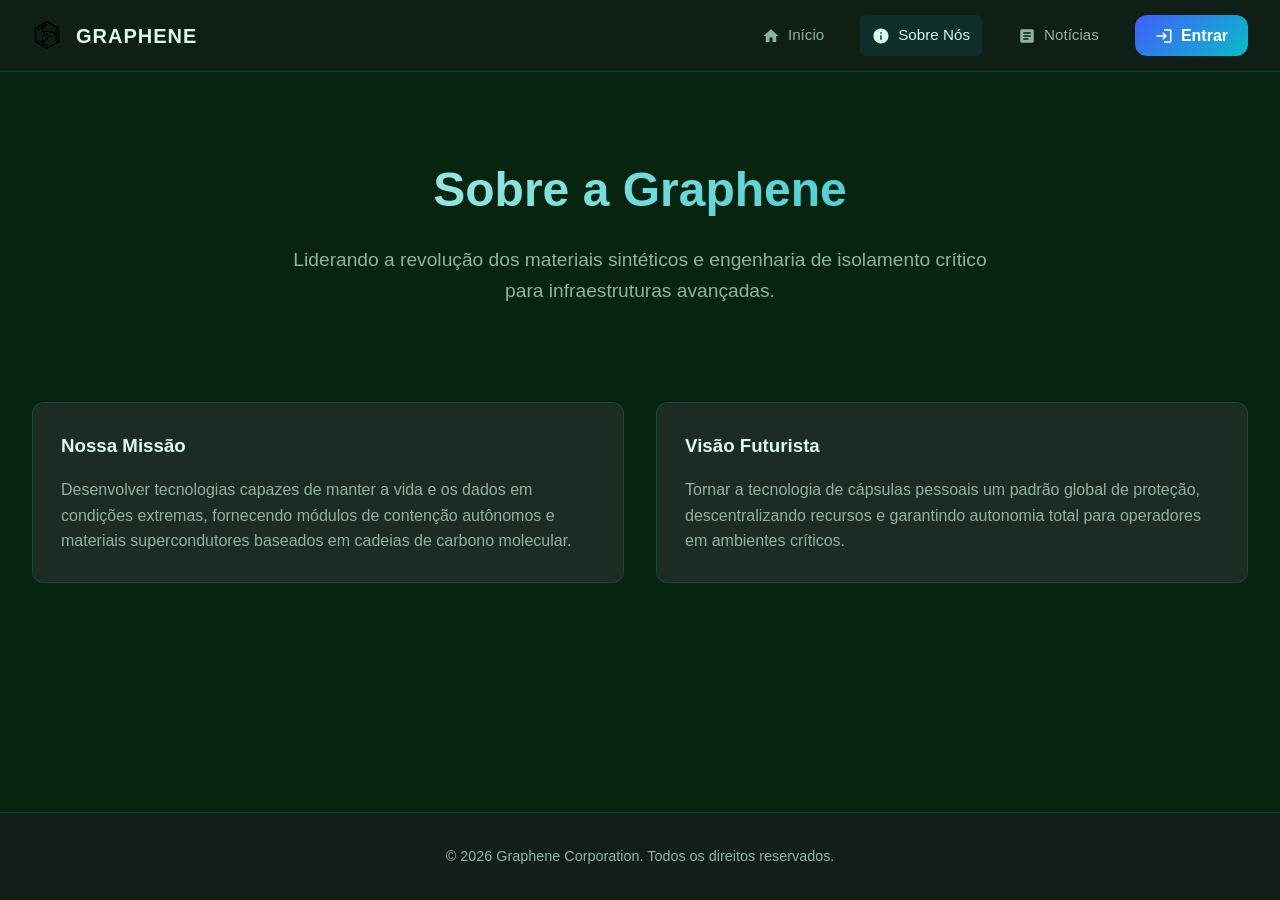
==== about.html @ 94b123d0 "rework" ====
<!DOCTYPE html>
<html lang="pt-BR">
<head>
  <meta charset="UTF-8">
  <meta name="viewport" content="width=device-width, initial-scale=1.0">
  <title>Sobre Nós - Graphene</title>
  <link rel="stylesheet" href="css/main.css">
</head>
<body>

  <header class="arka-header">
    <a href="index.html" class="brand-logo">
      <img src="logo.svg" alt="Graphene Logo">
      <span>GRAPHENE</span>
    </a>
    <nav>
      <ul class="nav-menu">
        <li>
          <a href="index.html" class="nav-link">
            <svg class="nav-icon" viewBox="0 0 24 24"><path d="M10 20v-6h4v6h5v-8h3L12 3 2 12h3v8z"/></svg>
            <span>Início</span>
          </a>
        </li>
        <li>
          <a href="about.html" class="nav-link active">
            <svg class="nav-icon" viewBox="0 0 24 24"><path d="M12 2C6.48 2 2 6.48 2 12s4.48 10 10 10 10-4.48 10-10S17.52 2 12 2zm1 15h-2v-6h2v6zm0-8h-2V7h2v2z"/></svg>
            <span>Sobre Nós</span>
          </a>
        </li>
        <li>
          <a href="news.html" class="nav-link">
            <svg class="nav-icon" viewBox="0 0 24 24"><path d="M19 3H5c-1.1 0-2 .9-2 2v14c0 1.1.9 2 2 2h14c1.1 0 2-.9 2-2V5c0-1.1-.9-2-2-2zm-5 14H7v-2h7v2zm3-4H7v-2h10v2zm0-4H7V7h10v2z"/></svg>
            <span>Notícias</span>
          </a>
        </li>
        <li id="authNavItem">
          <a href="login.html" class="btn-login-nav">
            <svg class="nav-icon" viewBox="0 0 24 24"><path d="M11 7L9.6 8.4l2.6 2.6H2v2h10.2l-2.6 2.6L11 17l5-5-5-5zm9 12h-8v2h8c1.1 0 2-.9 2-2V5c0-1.1-.9-2-2-2h-8v2h8v14z"/></svg>
            <span>Entrar</span>
          </a>
        </li>
      </ul>
    </nav>
  </header>

  <main class="main-content">
    <section class="hero-section">
      <h1 class="hero-title">Sobre a Graphene</h1>
      <p class="hero-subtitle">Liderando a revolução dos materiais sintéticos e engenharia de isolamento crítico para infraestruturas avançadas.</p>
    </section>

    <div class="grid-2">
      <div class="card">
        <h3>Nossa Missão</h3>
        <p style="color: var(--text-muted); margin-top: 1rem;">
          Desenvolver tecnologias capazes de manter a vida e os dados em condições extremas, fornecendo módulos de contenção autônomos e materiais supercondutores baseados em cadeias de carbono molecular.
        </p>
      </div>
      <div class="card">
        <h3>Visão Futurista</h3>
        <p style="color: var(--text-muted); margin-top: 1rem;">
          Tornar a tecnologia de cápsulas pessoais um padrão global de proteção, descentralizando recursos e garantindo autonomia total para operadores em ambientes críticos.
        </p>
      </div>
    </div>
  </main>

  <footer>
    <p>&copy; 2026 Graphene Corporation. Todos os direitos reservados.</p>
  </footer>

  <script src="js/auth.js"></script>
</body>
</html>
---- css/main.css ----
:root {
  --bg-dark: #07240f;
  --surface-dark: #121f18;
  --surface-card: #1c2b23;
  --surface-indigo: #3b3664;
  --primary-blue: #405ffa;
  --accent-cyan: #09bbc8;
  --text-main: #d9fced;
  --text-muted: #8eb3a2;
  --border-color: rgba(9, 187, 200, 0.2);
  --border-active: #09bbc8;
  --radius-sm: 6px;
  --radius-md: 12px;
  --radius-lg: 20px;
  --shadow-glow: 0 0 20px rgba(64, 95, 250, 0.25);
  --header-height: 72px;
}

* {
  box-sizing: border-box;
  margin: 0;
  padding: 0;
}

body {
  background-color: var(--bg-dark);
  color: var(--text-main);
  font-family: -apple-system, BlinkMacSystemFont, "Segoe UI", Roboto, Oxygen, Ubuntu, Cantarell, sans-serif;
  line-height: 1.6;
  min-height: 100vh;
  display: flex;
  flex-direction: column;
}

a {
  color: inherit;
  text-decoration: none;
}

button {
  cursor: pointer;
  border: none;
  background: none;
  font-family: inherit;
}

/* Header & Navigation */
.arka-header {
  height: var(--header-height);
  background: rgba(18, 31, 24, 0.85);
  backdrop-filter: blur(12px);
  border-bottom: 1px solid var(--border-color);
  position: fixed;
  top: 0;
  left: 0;
  right: 0;
  z-index: 1000;
  display: flex;
  align-items: center;
  justify-content: space-between;
  padding: 0 2rem;
}

.brand-logo {
  display: flex;
  align-items: center;
  gap: 0.75rem;
  font-weight: 700;
  font-size: 1.25rem;
  letter-spacing: 1px;
}

.brand-logo img {
  height: 32px;
  width: auto;
}

.nav-menu {
  display: flex;
  align-items: center;
  gap: 1.5rem;
  list-style: none;
}

.nav-link {
  color: var(--text-muted);
  font-size: 0.95rem;
  font-weight: 500;
  transition: all 0.2s ease;
  display: flex;
  align-items: center;
  gap: 0.5rem;
  padding: 0.5rem 0.75rem;
  border-radius: var(--radius-sm);
}

.nav-link:hover, .nav-link.active {
  color: var(--text-main);
  background: rgba(9, 187, 200, 0.1);
}

.nav-icon {
  width: 18px;
  height: 18px;
  fill: currentColor;
}

.btn-login-nav {
  background: linear-gradient(135deg, var(--primary-blue), var(--accent-cyan));
  color: #fff;
  padding: 0.5rem 1.25rem;
  border-radius: var(--radius-md);
  font-weight: 600;
  display: flex;
  align-items: center;
  gap: 0.5rem;
  transition: opacity 0.2s ease;
}

.btn-login-nav:hover {
  opacity: 0.9;
}

/* Layout Padding Fix for Index and Other Pages */
main.main-content {
  margin-top: calc(var(--header-height) + 2rem);
  flex: 1;
  padding: 0 2rem 4rem 2rem;
  max-width: 1280px;
  width: 100%;
  margin-left: auto;
  margin-right: auto;
}

/* Cards & Grid Architecture */
.grid-2 {
  display: grid;
  grid-template-columns: repeat(2, 1fr);
  gap: 2rem;
}

.grid-3 {
  display: grid;
  grid-template-columns: repeat(3, 1fr);
  gap: 1.5rem;
}

.card {
  background: var(--surface-card);
  border: 1px solid var(--border-color);
  border-radius: var(--radius-md);
  padding: 1.75rem;
  transition: transform 0.2s ease, border-color 0.2s ease;
}

.card:hover {
  border-color: var(--border-active);
}

.card-indigo {
  background: var(--surface-indigo);
  border: 1px solid rgba(255, 255, 255, 0.1);
}

/* Hero Section */
.hero-section {
  text-align: center;
  padding: 3rem 1rem 4rem 1rem;
}

.hero-title {
  font-size: 3rem;
  font-weight: 800;
  margin-bottom: 1rem;
  background: linear-gradient(135deg, var(--text-main), var(--accent-cyan));
  -webkit-background-clip: text;
  -webkit-text-fill-color: transparent;
}

.hero-subtitle {
  font-size: 1.2rem;
  color: var(--text-muted);
  max-width: 700px;
  margin: 0 auto 2rem auto;
}

/* Section Titles */
.section-header {
  margin: 3rem 0 1.5rem 0;
  display: flex;
  align-items: center;
  gap: 0.75rem;
}

.section-title {
  font-size: 1.75rem;
  font-weight: 700;
}

/* Dashboard Tabs & Specs */
.tabs-container {
  margin-bottom: 2rem;
}

.tabs-header {
  display: flex;
  gap: 1rem;
  border-bottom: 1px solid var(--border-color);
  padding-bottom: 0.5rem;
  overflow-x: auto;
}

.tab-btn {
  color: var(--text-muted);
  padding: 0.75rem 1.25rem;
  font-size: 1rem;
  font-weight: 600;
  border-radius: var(--radius-sm);
  display: flex;
  align-items: center;
  gap: 0.5rem;
  transition: all 0.2s ease;
  white-space: nowrap;
}

.tab-btn.active {
  color: var(--text-main);
  background: var(--primary-blue);
}

.tab-content {
  display: none;
  padding-top: 1.5rem;
}

.tab-content.active {
  display: block;
}

.capsule-hero-card {
  display: grid;
  grid-template-columns: 300px 1fr;
  gap: 2rem;
  background: var(--surface-indigo);
  border-radius: var(--radius-lg);
  padding: 2rem;
  border: 1px solid var(--accent-cyan);
  margin-bottom: 2rem;
}

.capsule-image-holder {
  background: rgba(7, 36, 15, 0.6);
  border-radius: var(--radius-md);
  display: flex;
  align-items: center;
  justify-content: center;
  padding: 2rem;
  border: 1px dashed var(--border-color);
}

.capsule-image-holder svg {
  width: 120px;
  height: 120px;
  fill: var(--accent-cyan);
}

.spec-badge {
  display: inline-flex;
  align-items: center;
  gap: 0.4rem;
  padding: 0.25rem 0.75rem;
  background: rgba(9, 187, 200, 0.15);
  color: var(--accent-cyan);
  border-radius: 20px;
  font-size: 0.85rem;
  font-weight: 600;
  margin-bottom: 1rem;
}

.spec-grid {
  display: grid;
  grid-template-columns: repeat(3, 1fr);
  gap: 1rem;
  margin-top: 1.5rem;
}

.spec-box {
  background: rgba(7, 36, 15, 0.4);
  padding: 1rem;
  border-radius: var(--radius-sm);
  border: 1px solid rgba(255,255,255,0.05);
}

.spec-label {
  font-size: 0.8rem;
  color: var(--text-muted);
  display: block;
}

.spec-value {
  font-size: 1.1rem;
  font-weight: 700;
  color: var(--text-main);
  margin-top: 0.25rem;
}

/* User Profile Section */
.user-profile-card {
  margin-top: 2rem;
  border-top: 1px solid var(--border-color);
  padding-top: 2rem;
}

.btn-logout {
  background: rgba(220, 53, 69, 0.2);
  color: #ff6b6b;
  border: 1px solid rgba(220, 53, 69, 0.4);
  padding: 0.6rem 1.25rem;
  border-radius: var(--radius-sm);
  font-weight: 600;
  display: flex;
  align-items: center;
  gap: 0.5rem;
  margin-top: 1.5rem;
  transition: background 0.2s ease;
}

.btn-logout:hover {
  background: rgba(220, 53, 69, 0.4);
}

/* Footer */
footer {
  background: var(--surface-dark);
  border-top: 1px solid var(--border-color);
  padding: 2rem;
  text-align: center;
  color: var(--text-muted);
  font-size: 0.9rem;
  margin-top: auto;
}

/* Responsive adjustments */
@media (max-width: 900px) {
  .grid-2, .grid-3 {
    grid-template-columns: 1fr;
  }
  .capsule-hero-card {
    grid-template-columns: 1fr;
  }
  .spec-grid {
    grid-template-columns: 1fr 1fr;
  }
  .arka-header {
    padding: 0 1rem;
  }
  .nav-menu {
    gap: 0.5rem;
  }
  .nav-link span {
    display: none;
  }
  .hero-title {
    font-size: 2rem;
  }
}
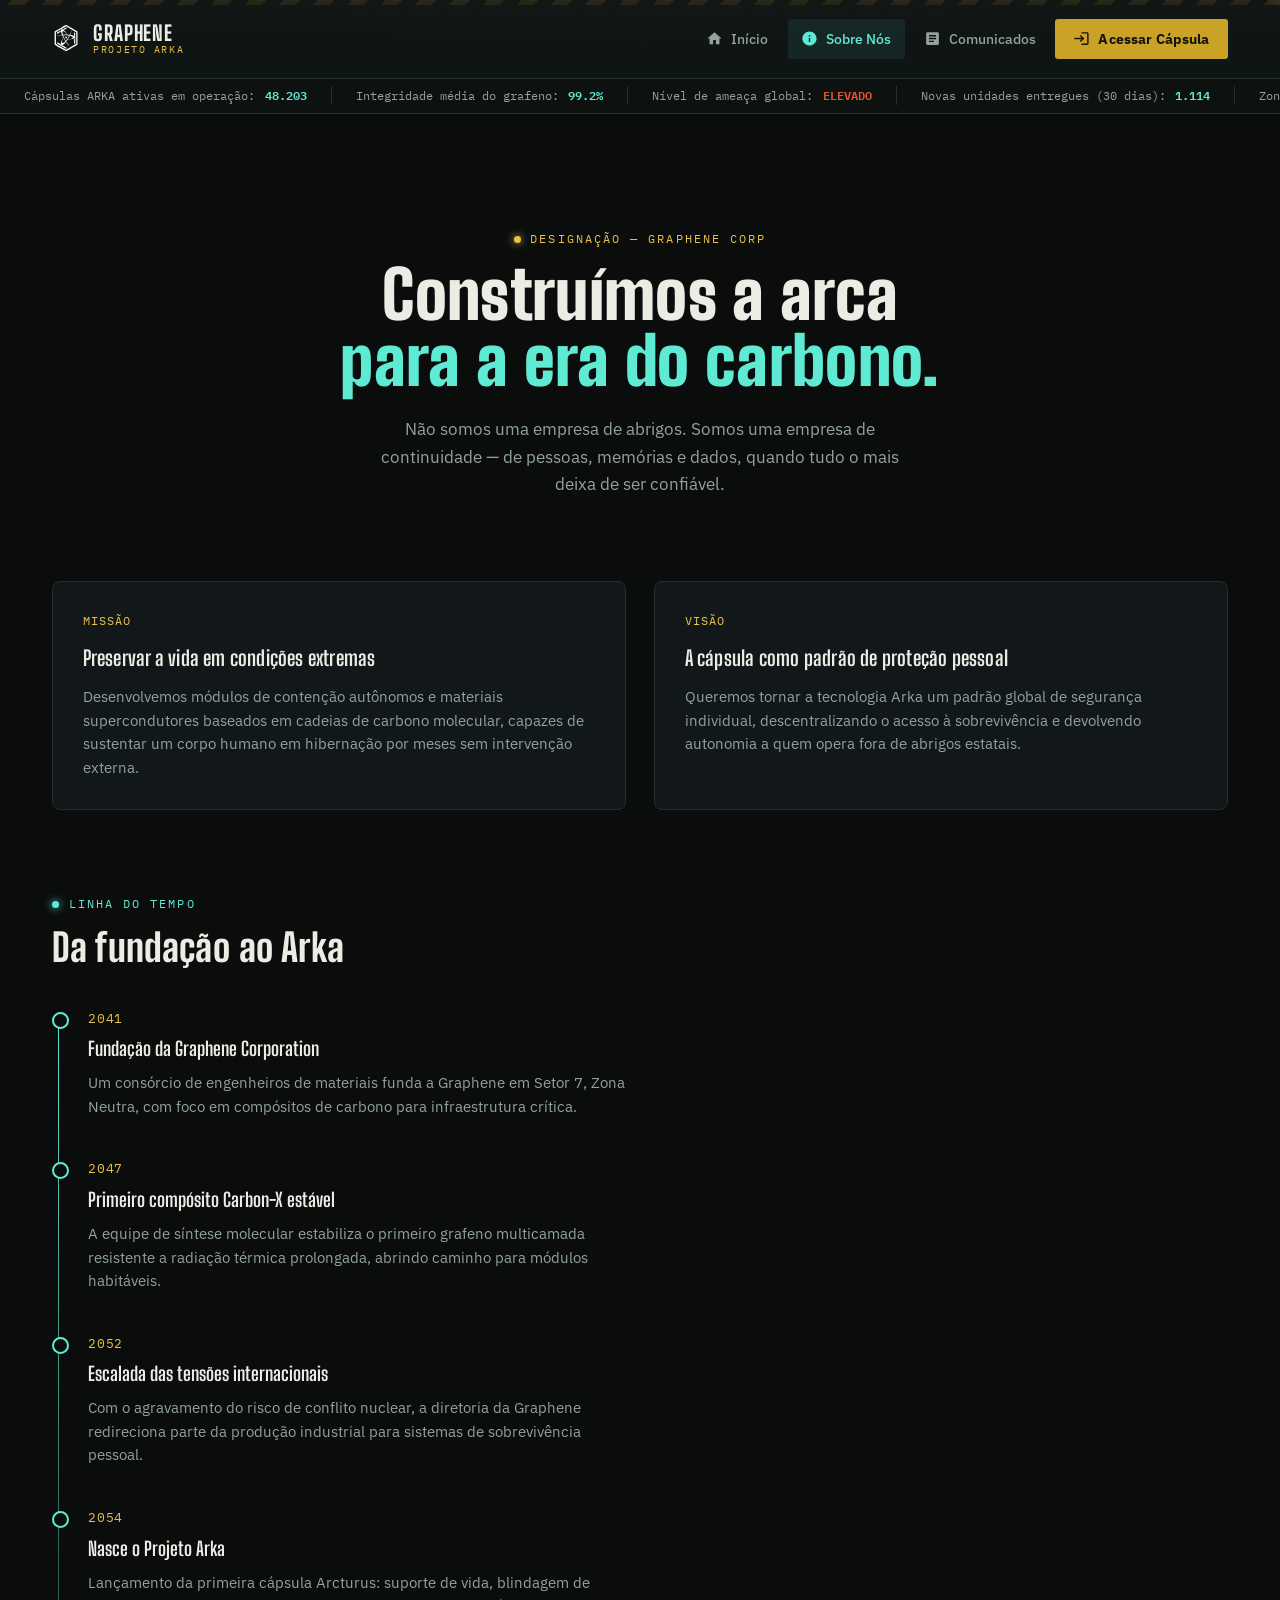
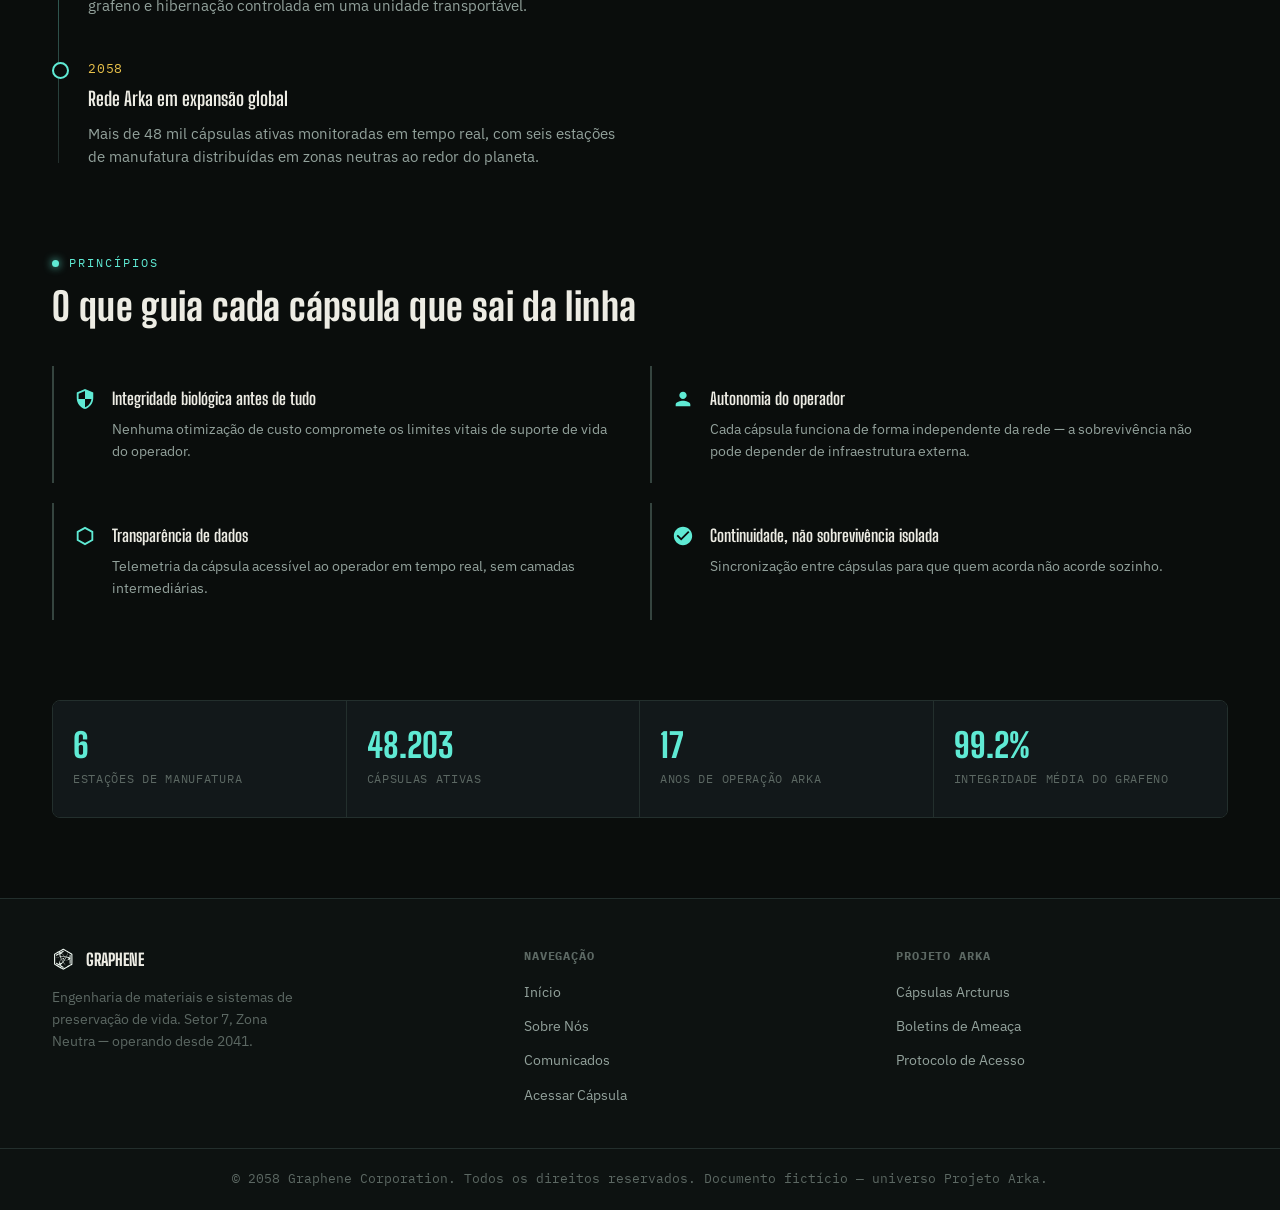
==== commit 2f769cf3: "revamp2" ====
--- a/about.html
+++ b/about.html
@@ -3,72 +3,195 @@
 <head>
   <meta charset="UTF-8">
   <meta name="viewport" content="width=device-width, initial-scale=1.0">
-  <title>Sobre Nós - Graphene</title>
+  <title>Sobre Nós — Graphene</title>
+  <meta name="description" content="A história da Graphene Corporation e a missão por trás do Projeto Arka: preservar vidas humanas em cápsulas de grafeno diante da ameaça nuclear.">
+  <link rel="icon" href="logo.svg" type="image/svg+xml">
   <link rel="stylesheet" href="css/main.css">
 </head>
-<body>
+<body data-page="about">
 
-  <header class="arka-header">
-    <a href="index.html" class="brand-logo">
-      <img src="logo.svg" alt="Graphene Logo">
-      <span>GRAPHENE</span>
-    </a>
-    <nav>
-      <ul class="nav-menu">
-        <li>
-          <a href="index.html" class="nav-link">
+  <header class="site-header">
+    <div class="header-inner">
+      <a href="index.html" class="brand">
+        <img src="logo.svg" alt="" class="brand-mark">
+        <span class="brand-text"><span class="b1">GRAPHENE</span><span class="b2">PROJETO ARKA</span></span>
+      </a>
+      <nav class="main-nav" id="mainNav">
+        <ul>
+          <li><a href="index.html" class="nav-link" data-nav="index">
             <svg class="nav-icon" viewBox="0 0 24 24"><path d="M10 20v-6h4v6h5v-8h3L12 3 2 12h3v8z"/></svg>
             <span>Início</span>
-          </a>
-        </li>
-        <li>
-          <a href="about.html" class="nav-link active">
+          </a></li>
+          <li><a href="about.html" class="nav-link" data-nav="about">
             <svg class="nav-icon" viewBox="0 0 24 24"><path d="M12 2C6.48 2 2 6.48 2 12s4.48 10 10 10 10-4.48 10-10S17.52 2 12 2zm1 15h-2v-6h2v6zm0-8h-2V7h2v2z"/></svg>
             <span>Sobre Nós</span>
-          </a>
-        </li>
-        <li>
-          <a href="news.html" class="nav-link">
+          </a></li>
+          <li><a href="news.html" class="nav-link" data-nav="news">
             <svg class="nav-icon" viewBox="0 0 24 24"><path d="M19 3H5c-1.1 0-2 .9-2 2v14c0 1.1.9 2 2 2h14c1.1 0 2-.9 2-2V5c0-1.1-.9-2-2-2zm-5 14H7v-2h7v2zm3-4H7v-2h10v2zm0-4H7V7h10v2z"/></svg>
-            <span>Notícias</span>
-          </a>
-        </li>
-        <li id="authNavItem">
-          <a href="login.html" class="btn-login-nav">
-            <svg class="nav-icon" viewBox="0 0 24 24"><path d="M11 7L9.6 8.4l2.6 2.6H2v2h10.2l-2.6 2.6L11 17l5-5-5-5zm9 12h-8v2h8c1.1 0 2-.9 2-2V5c0-1.1-.9-2-2-2h-8v2h8v14z"/></svg>
-            <span>Entrar</span>
-          </a>
-        </li>
-      </ul>
-    </nav>
+            <span>Comunicados</span>
+          </a></li>
+          <li id="authNavItem">
+            <a href="login.html" class="btn-access">
+              <svg class="nav-icon" viewBox="0 0 24 24"><path d="M11 7L9.6 8.4l2.6 2.6H2v2h10.2l-2.6 2.6L11 17l5-5-5-5zm9 12h-8v2h8c1.1 0 2-.9 2-2V5c0-1.1-.9-2-2-2h-8v2h8v14z"/></svg>
+              <span>Acessar Cápsula</span>
+            </a>
+          </li>
+        </ul>
+      </nav>
+      <button class="nav-toggle" id="navToggle" aria-label="Abrir menu" aria-expanded="false" aria-controls="mainNav">
+        <span></span><span></span><span></span>
+      </button>
+    </div>
   </header>
+  <div class="hazard-strip" aria-hidden="true"></div>
+  <div class="status-ticker">
+    <div class="ticker-track" id="tickerTrack"></div>
+  </div>
 
   <main class="main-content">
-    <section class="hero-section">
-      <h1 class="hero-title">Sobre a Graphene</h1>
-      <p class="hero-subtitle">Liderando a revolução dos materiais sintéticos e engenharia de isolamento crítico para infraestruturas avançadas.</p>
+
+    <section class="hero" style="grid-template-columns: 1fr; text-align:center; padding-bottom:3rem;">
+      <div>
+        <span class="eyebrow is-brass" style="justify-content:center;">DESIGNAÇÃO — GRAPHENE CORP</span>
+        <h1 class="hero-title">Construímos a arca<br><em>para a era do carbono.</em></h1>
+        <p class="hero-subtitle" style="margin-left:auto; margin-right:auto;">Não somos uma empresa de abrigos. Somos uma empresa de continuidade — de pessoas, memórias e dados, quando tudo o mais deixa de ser confiável.</p>
+      </div>
     </section>
 
-    <div class="grid-2">
-      <div class="card">
-        <h3>Nossa Missão</h3>
-        <p style="color: var(--text-muted); margin-top: 1rem;">
-          Desenvolver tecnologias capazes de manter a vida e os dados em condições extremas, fornecendo módulos de contenção autônomos e materiais supercondutores baseados em cadeias de carbono molecular.
-        </p>
+    <section class="section section-tight">
+      <div class="grid-2 reveal">
+        <div class="card">
+          <span class="card-index">MISSÃO</span>
+          <h3>Preservar a vida em condições extremas</h3>
+          <p>Desenvolvemos módulos de contenção autônomos e materiais supercondutores baseados em cadeias de carbono molecular, capazes de sustentar um corpo humano em hibernação por meses sem intervenção externa.</p>
+        </div>
+        <div class="card">
+          <span class="card-index">VISÃO</span>
+          <h3>A cápsula como padrão de proteção pessoal</h3>
+          <p>Queremos tornar a tecnologia Arka um padrão global de segurança individual, descentralizando o acesso à sobrevivência e devolvendo autonomia a quem opera fora de abrigos estatais.</p>
+        </div>
       </div>
-      <div class="card">
-        <h3>Visão Futurista</h3>
-        <p style="color: var(--text-muted); margin-top: 1rem;">
-          Tornar a tecnologia de cápsulas pessoais um padrão global de proteção, descentralizando recursos e garantindo autonomia total para operadores em ambientes críticos.
-        </p>
+    </section>
+
+    <section class="section section-tight">
+      <div class="section-head reveal">
+        <div>
+          <span class="eyebrow">LINHA DO TEMPO</span>
+          <h2 class="section-title">Da fundação ao Arka</h2>
+        </div>
+      </div>
+      <div class="timeline reveal">
+        <div class="timeline-item">
+          <span class="timeline-year">2041</span>
+          <h3>Fundação da Graphene Corporation</h3>
+          <p>Um consórcio de engenheiros de materiais funda a Graphene em Setor 7, Zona Neutra, com foco em compósitos de carbono para infraestrutura crítica.</p>
+        </div>
+        <div class="timeline-item">
+          <span class="timeline-year">2047</span>
+          <h3>Primeiro compósito Carbon-X estável</h3>
+          <p>A equipe de síntese molecular estabiliza o primeiro grafeno multicamada resistente a radiação térmica prolongada, abrindo caminho para módulos habitáveis.</p>
+        </div>
+        <div class="timeline-item">
+          <span class="timeline-year">2052</span>
+          <h3>Escalada das tensões internacionais</h3>
+          <p>Com o agravamento do risco de conflito nuclear, a diretoria da Graphene redireciona parte da produção industrial para sistemas de sobrevivência pessoal.</p>
+        </div>
+        <div class="timeline-item">
+          <span class="timeline-year">2054</span>
+          <h3>Nasce o Projeto Arka</h3>
+          <p>Lançamento da primeira cápsula Arcturus: suporte de vida, blindagem de grafeno e hibernação controlada em uma unidade transportável.</p>
+        </div>
+        <div class="timeline-item">
+          <span class="timeline-year">2058</span>
+          <h3>Rede Arka em expansão global</h3>
+          <p>Mais de 48 mil cápsulas ativas monitoradas em tempo real, com seis estações de manufatura distribuídas em zonas neutras ao redor do planeta.</p>
+        </div>
+      </div>
+    </section>
+
+    <section class="section section-tight">
+      <div class="section-head reveal">
+        <div>
+          <span class="eyebrow">PRINCÍPIOS</span>
+          <h2 class="section-title">O que guia cada cápsula que sai da linha</h2>
+        </div>
+      </div>
+      <div class="values-grid reveal">
+        <div class="value-item">
+          <svg viewBox="0 0 24 24"><path d="M12 1L3 5v6c0 5.55 3.84 10.74 9 12 5.16-1.26 9-6.45 9-12V5l-9-4zm0 10.99h7c-.53 4.12-3.28 7.79-7 8.94V12H5V6.3l7-3.11v8.8z"/></svg>
+          <div><h4>Integridade biológica antes de tudo</h4><p>Nenhuma otimização de custo compromete os limites vitais de suporte de vida do operador.</p></div>
+        </div>
+        <div class="value-item">
+          <svg viewBox="0 0 24 24"><path d="M12 12c2.21 0 4-1.79 4-4s-1.79-4-4-4-4 1.79-4 4 1.79 4 4 4zm0 2c-2.67 0-8 1.34-8 4v2h16v-2c0-2.66-5.33-4-8-4z"/></svg>
+          <div><h4>Autonomia do operador</h4><p>Cada cápsula funciona de forma independente da rede — a sobrevivência não pode depender de infraestrutura externa.</p></div>
+        </div>
+        <div class="value-item">
+          <svg viewBox="0 0 24 24"><path d="M12 2l9 4.9V17L12 22l-9-5.1V6.9L12 2zm0 2.31L5 8.13v7.74l7 3.82 7-3.82V8.13l-7-3.82z"/></svg>
+          <div><h4>Transparência de dados</h4><p>Telemetria da cápsula acessível ao operador em tempo real, sem camadas intermediárias.</p></div>
+        </div>
+        <div class="value-item">
+          <svg viewBox="0 0 24 24"><path d="M12 2C6.48 2 2 6.48 2 12s4.48 10 10 10 10-4.48 10-10S17.52 2 12 2zm-2 15l-5-5 1.41-1.41L10 14.17l7.59-7.59L19 8l-9 9z"/></svg>
+          <div><h4>Continuidade, não sobrevivência isolada</h4><p>Sincronização entre cápsulas para que quem acorda não acorde sozinho.</p></div>
+        </div>
+      </div>
+    </section>
+
+    <section class="section section-tight">
+      <div class="facility-strip reveal">
+        <div class="facility-stat">
+          <div class="fs-num">6</div>
+          <div class="fs-label">Estações de manufatura</div>
+        </div>
+        <div class="facility-stat">
+          <div class="fs-num">48.203</div>
+          <div class="fs-label">Cápsulas ativas</div>
+        </div>
+        <div class="facility-stat">
+          <div class="fs-num">17</div>
+          <div class="fs-label">Anos de operação Arka</div>
+        </div>
+        <div class="facility-stat">
+          <div class="fs-num">99.2%</div>
+          <div class="fs-label">Integridade média do grafeno</div>
+        </div>
+      </div>
+    </section>
+
+  </main>
+
+  <footer class="site-footer">
+    <div class="footer-inner">
+      <div class="footer-col">
+        <div class="footer-brand">
+          <img src="logo.svg" alt="">
+          <span>GRAPHENE</span>
+        </div>
+        <p>Engenharia de materiais e sistemas de preservação de vida. Setor 7, Zona Neutra — operando desde 2041.</p>
+      </div>
+      <div class="footer-col">
+        <h5>Navegação</h5>
+        <ul>
+          <li><a href="index.html">Início</a></li>
+          <li><a href="about.html">Sobre Nós</a></li>
+          <li><a href="news.html">Comunicados</a></li>
+          <li><a href="login.html">Acessar Cápsula</a></li>
+        </ul>
+      </div>
+      <div class="footer-col">
+        <h5>Projeto Arka</h5>
+        <ul>
+          <li><a href="about.html">Cápsulas Arcturus</a></li>
+          <li><a href="news.html">Boletins de Ameaça</a></li>
+          <li><a href="login.html">Protocolo de Acesso</a></li>
+        </ul>
       </div>
     </div>
-  </main>
-
-  <footer>
-    <p>&copy; 2026 Graphene Corporation. Todos os direitos reservados.</p>
+    <div class="footer-bottom">&copy; <span id="footerYear"></span> Graphene Corporation. Todos os direitos reservados. Documento fictício — universo Projeto Arka.</div>
   </footer>
 
+  <script src="js/data.js"></script>
+  <script src="js/users.js"></script>
   <script src="js/auth.js"></script>
+  <script src="js/main.js"></script>
 </body>
-</html>+</html>
--- a/css/main.css
+++ b/css/main.css
@@ -1,366 +1,1125 @@
+/* ==========================================================================
+   GRAPHENE / PROJETO ARKA — 2058
+   Identidade: bunker corporativo de luxo. Carbono, latão de aviso,
+   monitores de sinais vitais. Nada de neon — isto é sobrevivência, não festa.
+   ========================================================================== */
+
+@import url('https://fonts.googleapis.com/css2?family=Big+Shoulders+Display:wght@600;700;800;900&family=IBM+Plex+Sans:wght@400;500;600;700&family=IBM+Plex+Mono:wght@400;500;600&display=swap');
+
 :root {
-  --bg-dark: #07240f;
-  --surface-dark: #121f18;
-  --surface-card: #1c2b23;
-  --surface-indigo: #3b3664;
-  --primary-blue: #405ffa;
-  --accent-cyan: #09bbc8;
-  --text-main: #d9fced;
-  --text-muted: #8eb3a2;
-  --border-color: rgba(9, 187, 200, 0.2);
-  --border-active: #09bbc8;
-  --radius-sm: 6px;
-  --radius-md: 12px;
-  --radius-lg: 20px;
-  --shadow-glow: 0 0 20px rgba(64, 95, 250, 0.25);
-  --header-height: 72px;
-}
-
-* {
-  box-sizing: border-box;
-  margin: 0;
-  padding: 0;
+  /* Cor */
+  --bg: #0a0d0c;
+  --bg-alt: #0d1211;
+  --panel: #12181a;
+  --panel-raised: #171f21;
+  --panel-glass: rgba(18, 24, 26, 0.72);
+  --line: #232f2d;
+  --line-strong: #35443f;
+  --brass: #c9a227;
+  --brass-bright: #e9c14a;
+  --phosphor: #5fead4;
+  --phosphor-dim: rgba(95, 234, 212, 0.14);
+  --danger: #e8532b;
+  --danger-dim: rgba(232, 83, 43, 0.16);
+  --text: #edece4;
+  --text-dim: #93a29c;
+  --text-faint: #5c6863;
+
+  /* Tipografia */
+  --font-display: 'Big Shoulders Display', 'Arial Narrow', sans-serif;
+  --font-body: 'IBM Plex Sans', -apple-system, BlinkMacSystemFont, sans-serif;
+  --font-mono: 'IBM Plex Mono', 'Courier New', monospace;
+
+  /* Forma */
+  --radius-s: 3px;
+  --radius-m: 8px;
+  --radius-l: 16px;
+  --header-h: 78px;
+  --container: 1240px;
+
+  --ease: cubic-bezier(0.22, 1, 0.36, 1);
+}
+
+* { box-sizing: border-box; margin: 0; padding: 0; }
+
+html { scroll-behavior: smooth; }
+
+@media (prefers-reduced-motion: reduce) {
+  html { scroll-behavior: auto; }
+  *, *::before, *::after {
+    animation-duration: 0.001ms !important;
+    animation-iteration-count: 1 !important;
+    transition-duration: 0.001ms !important;
+    scroll-behavior: auto !important;
+  }
 }
 
 body {
-  background-color: var(--bg-dark);
-  color: var(--text-main);
-  font-family: -apple-system, BlinkMacSystemFont, "Segoe UI", Roboto, Oxygen, Ubuntu, Cantarell, sans-serif;
+  background:
+    radial-gradient(ellipse 1200px 600px at 50% -10%, rgba(95, 234, 212, 0.06), transparent 60%),
+    var(--bg);
+  color: var(--text);
+  font-family: var(--font-body);
   line-height: 1.6;
   min-height: 100vh;
   display: flex;
   flex-direction: column;
-}
-
-a {
-  color: inherit;
-  text-decoration: none;
-}
-
-button {
-  cursor: pointer;
-  border: none;
-  background: none;
-  font-family: inherit;
-}
-
-/* Header & Navigation */
-.arka-header {
-  height: var(--header-height);
-  background: rgba(18, 31, 24, 0.85);
-  backdrop-filter: blur(12px);
-  border-bottom: 1px solid var(--border-color);
+  -webkit-font-smoothing: antialiased;
+}
+
+a { color: inherit; text-decoration: none; }
+button { cursor: pointer; border: none; background: none; font-family: inherit; color: inherit; }
+img { max-width: 100%; display: block; }
+ul { list-style: none; }
+
+::selection { background: var(--brass); color: #0a0d0c; }
+
+::-webkit-scrollbar { width: 10px; height: 10px; }
+::-webkit-scrollbar-track { background: var(--bg); }
+::-webkit-scrollbar-thumb { background: var(--line-strong); border-radius: 10px; }
+::-webkit-scrollbar-thumb:hover { background: var(--brass); }
+
+:focus-visible {
+  outline: 2px solid var(--phosphor);
+  outline-offset: 3px;
+  border-radius: 2px;
+}
+
+/* ==========================================================================
+   Utilidades
+   ========================================================================== */
+
+.container { max-width: var(--container); width: 100%; margin: 0 auto; padding: 0 2rem; }
+
+.hazard-strip {
+  height: 5px;
+  background: repeating-linear-gradient(-45deg, var(--brass) 0 12px, #0a0d0c 12px 24px);
+  opacity: 0.85;
+}
+
+.eyebrow {
+  display: inline-flex;
+  align-items: center;
+  gap: 0.6rem;
+  font-family: var(--font-mono);
+  font-size: 0.72rem;
+  letter-spacing: 0.18em;
+  text-transform: uppercase;
+  color: var(--phosphor);
+  margin-bottom: 0.85rem;
+}
+
+.eyebrow::before {
+  content: '';
+  width: 7px;
+  height: 7px;
+  border-radius: 50%;
+  background: var(--phosphor);
+  box-shadow: 0 0 8px var(--phosphor);
+  flex-shrink: 0;
+}
+
+.eyebrow.is-brass { color: var(--brass-bright); }
+.eyebrow.is-brass::before { background: var(--brass-bright); box-shadow: 0 0 8px var(--brass-bright); }
+.eyebrow.is-danger { color: var(--danger); }
+.eyebrow.is-danger::before { background: var(--danger); box-shadow: 0 0 8px var(--danger); }
+
+/* ==========================================================================
+   Header & navegação
+   ========================================================================== */
+
+.site-header {
   position: fixed;
-  top: 0;
-  left: 0;
-  right: 0;
+  top: 0; left: 0; right: 0;
   z-index: 1000;
+  background: var(--panel-glass);
+  backdrop-filter: blur(14px);
+  -webkit-backdrop-filter: blur(14px);
+  border-bottom: 1px solid var(--line);
+}
+
+.header-inner {
+  height: var(--header-h);
   display: flex;
   align-items: center;
   justify-content: space-between;
+  gap: 1rem;
+  max-width: var(--container);
+  margin: 0 auto;
   padding: 0 2rem;
 }
 
-.brand-logo {
-  display: flex;
-  align-items: center;
-  gap: 0.75rem;
+.brand {
+  display: flex;
+  align-items: center;
+  gap: 0.7rem;
+}
+
+.brand-mark { height: 30px; width: auto; filter: invert(1) brightness(1.6) sepia(0.4) hue-rotate(60deg) saturate(2); }
+
+.brand-text {
+  display: flex;
+  flex-direction: column;
+  line-height: 1.1;
+}
+
+.brand-text .b1 {
+  font-family: var(--font-display);
+  font-weight: 800;
+  font-size: 1.3rem;
+  letter-spacing: 0.04em;
+  color: var(--text);
+}
+
+.brand-text .b2 {
+  font-family: var(--font-mono);
+  font-size: 0.62rem;
+  letter-spacing: 0.16em;
+  color: var(--brass-bright);
+}
+
+.main-nav ul {
+  display: flex;
+  align-items: center;
+  gap: 0.35rem;
+}
+
+.nav-link {
+  display: flex;
+  align-items: center;
+  gap: 0.5rem;
+  color: var(--text-dim);
+  font-size: 0.9rem;
+  font-weight: 500;
+  padding: 0.55rem 0.85rem;
+  border-radius: var(--radius-s);
+  transition: color 0.2s ease, background 0.2s ease;
+}
+
+.nav-link:hover, .nav-link.active {
+  color: var(--text);
+  background: rgba(95, 234, 212, 0.08);
+}
+
+.nav-link.active { color: var(--phosphor); }
+
+.nav-icon { width: 17px; height: 17px; fill: currentColor; flex-shrink: 0; }
+
+.btn-access {
+  display: inline-flex;
+  align-items: center;
+  gap: 0.5rem;
+  background: var(--brass);
+  color: #16130a;
+  padding: 0.55rem 1.15rem;
+  border-radius: var(--radius-s);
   font-weight: 700;
-  font-size: 1.25rem;
-  letter-spacing: 1px;
-}
-
-.brand-logo img {
-  height: 32px;
-  width: auto;
-}
-
-.nav-menu {
-  display: flex;
-  align-items: center;
-  gap: 1.5rem;
-  list-style: none;
-}
-
-.nav-link {
-  color: var(--text-muted);
+  font-size: 0.88rem;
+  letter-spacing: 0.01em;
+  transition: background 0.2s ease, transform 0.2s ease;
+}
+
+.btn-access:hover { background: var(--brass-bright); transform: translateY(-1px); }
+
+.nav-toggle {
+  display: none;
+  flex-direction: column;
+  justify-content: center;
+  gap: 5px;
+  width: 40px;
+  height: 40px;
+}
+
+.nav-toggle span {
+  display: block;
+  height: 2px;
+  background: var(--text);
+  border-radius: 2px;
+  transition: transform 0.25s ease, opacity 0.25s ease;
+}
+
+.nav-toggle[aria-expanded="true"] span:nth-child(1) { transform: translateY(7px) rotate(45deg); }
+.nav-toggle[aria-expanded="true"] span:nth-child(2) { opacity: 0; }
+.nav-toggle[aria-expanded="true"] span:nth-child(3) { transform: translateY(-7px) rotate(-45deg); }
+
+/* ==========================================================================
+   Ticker (barra de status)
+   ========================================================================== */
+
+.status-ticker {
+  position: fixed;
+  top: var(--header-h);
+  left: 0; right: 0;
+  z-index: 999;
+  background: var(--bg-alt);
+  border-bottom: 1px solid var(--line);
+  overflow: hidden;
+  white-space: nowrap;
+}
+
+.ticker-track {
+  display: inline-flex;
+  align-items: center;
+  padding: 0.5rem 0;
+  animation: ticker-scroll 42s linear infinite;
+}
+
+.status-ticker:hover .ticker-track { animation-play-state: paused; }
+
+.ticker-item {
+  display: inline-flex;
+  align-items: center;
+  gap: 0.6rem;
+  font-family: var(--font-mono);
+  font-size: 0.76rem;
+  color: var(--text-dim);
+  padding: 0 1.5rem;
+  border-right: 1px solid var(--line);
+}
+
+.ticker-item strong { color: var(--phosphor); font-weight: 600; }
+.ticker-item.is-alert strong { color: var(--danger); }
+
+@keyframes ticker-scroll {
+  from { transform: translateX(0); }
+  to { transform: translateX(-50%); }
+}
+
+/* ==========================================================================
+   Layout base
+   ========================================================================== */
+
+main.main-content {
+  margin-top: calc(var(--header-h) + 38px);
+  flex: 1;
+  width: 100%;
+}
+
+.section {
+  max-width: var(--container);
+  margin: 0 auto;
+  padding: 5rem 2rem;
+}
+
+.section-tight { padding-top: 0; }
+
+.section-head {
+  display: flex;
+  align-items: flex-end;
+  justify-content: space-between;
+  gap: 2rem;
+  margin-bottom: 2.5rem;
+  flex-wrap: wrap;
+}
+
+.section-title {
+  font-family: var(--font-display);
+  font-size: clamp(1.9rem, 3vw, 2.5rem);
+  font-weight: 800;
+  letter-spacing: 0.01em;
+  line-height: 1.05;
+}
+
+.section-lead {
+  color: var(--text-dim);
+  max-width: 46ch;
+  font-size: 0.98rem;
+}
+
+/* ==========================================================================
+   Hero
+   ========================================================================== */
+
+.hero {
+  position: relative;
+  padding: 6.5rem 2rem 5rem;
+  max-width: var(--container);
+  margin: 0 auto;
+  display: grid;
+  grid-template-columns: 1.15fr 0.85fr;
+  gap: 3rem;
+  align-items: center;
+}
+
+.hero-title {
+  font-family: var(--font-display);
+  font-size: clamp(2.6rem, 5.2vw, 4.4rem);
+  font-weight: 900;
+  line-height: 0.98;
+  letter-spacing: 0.005em;
+  margin-bottom: 1.4rem;
+}
+
+.hero-title em {
+  font-style: normal;
+  color: var(--phosphor);
+}
+
+.hero-subtitle {
+  font-size: 1.08rem;
+  color: var(--text-dim);
+  max-width: 52ch;
+  margin-bottom: 2.2rem;
+}
+
+.hero-actions { display: flex; gap: 1rem; flex-wrap: wrap; }
+
+.btn-ghost {
+  display: inline-flex;
+  align-items: center;
+  gap: 0.5rem;
+  padding: 0.75rem 1.4rem;
+  border: 1px solid var(--line-strong);
+  border-radius: var(--radius-s);
+  font-weight: 600;
+  font-size: 0.92rem;
+  color: var(--text);
+  transition: border-color 0.2s ease, background 0.2s ease;
+}
+
+.btn-ghost:hover { border-color: var(--phosphor); background: var(--phosphor-dim); }
+
+.btn-primary {
+  display: inline-flex;
+  align-items: center;
+  gap: 0.5rem;
+  padding: 0.75rem 1.5rem;
+  background: var(--brass);
+  color: #16130a;
+  border-radius: var(--radius-s);
+  font-weight: 700;
+  font-size: 0.92rem;
+  transition: background 0.2s ease, transform 0.2s ease;
+}
+
+.btn-primary:hover { background: var(--brass-bright); transform: translateY(-1px); }
+
+/* --- Cápsula (elemento assinatura) --- */
+
+.capsule-vital {
+  position: relative;
+  aspect-ratio: 1 / 1.25;
+  max-width: 340px;
+  margin: 0 auto;
+  display: flex;
+  align-items: center;
+  justify-content: center;
+}
+
+.capsule-vital svg { width: 100%; height: 100%; }
+
+.capsule-shell {
+  fill: rgba(23, 31, 33, 0.9);
+  stroke: var(--line-strong);
+  stroke-width: 1.5;
+}
+
+.capsule-glow {
+  fill: url(#capsuleGradient);
+  opacity: 0.9;
+}
+
+.capsule-occupant {
+  stroke: var(--text-dim);
+  stroke-width: 1;
+  fill: none;
+  opacity: 0.55;
+}
+
+.capsule-wave {
+  fill: none;
+  stroke: var(--phosphor);
+  stroke-width: 2;
+  stroke-linecap: round;
+  stroke-linejoin: round;
+  filter: drop-shadow(0 0 4px var(--phosphor));
+  stroke-dasharray: 240;
+  stroke-dashoffset: 0;
+  animation: wave-pulse 3.2s linear infinite;
+}
+
+@keyframes wave-pulse {
+  from { stroke-dashoffset: 0; }
+  to { stroke-dashoffset: -480; }
+}
+
+.capsule-ring {
+  fill: none;
+  stroke: var(--brass);
+  stroke-width: 1;
+  stroke-dasharray: 2 6;
+  animation: ring-spin 24s linear infinite;
+  transform-origin: center;
+}
+
+@keyframes ring-spin {
+  to { transform: rotate(360deg); }
+}
+
+.capsule-readout {
+  position: absolute;
+  bottom: 6%;
+  left: 50%;
+  transform: translateX(-50%);
+  text-align: center;
+  font-family: var(--font-mono);
+  background: var(--panel-glass);
+  border: 1px solid var(--line-strong);
+  border-radius: var(--radius-s);
+  padding: 0.5rem 1rem;
+  backdrop-filter: blur(6px);
+}
+
+.capsule-readout .rl { font-size: 0.62rem; letter-spacing: 0.12em; color: var(--text-faint); text-transform: uppercase; }
+.capsule-readout .rv { font-size: 0.95rem; color: var(--phosphor); font-weight: 600; }
+
+/* ==========================================================================
+   Grids & cards
+   ========================================================================== */
+
+.grid-2 { display: grid; grid-template-columns: repeat(2, 1fr); gap: 1.75rem; }
+.grid-3 { display: grid; grid-template-columns: repeat(3, 1fr); gap: 1.5rem; }
+.grid-4 { display: grid; grid-template-columns: repeat(4, 1fr); gap: 1.25rem; }
+
+.card {
+  background: var(--panel);
+  border: 1px solid var(--line);
+  border-radius: var(--radius-m);
+  padding: 1.85rem;
+  transition: transform 0.25s var(--ease), border-color 0.25s ease, box-shadow 0.25s ease;
+}
+
+.card:hover {
+  border-color: var(--line-strong);
+  transform: translateY(-3px);
+  box-shadow: 0 12px 32px rgba(0,0,0,0.35);
+}
+
+.card-index {
+  font-family: var(--font-mono);
+  font-size: 0.72rem;
+  color: var(--brass-bright);
+  letter-spacing: 0.1em;
+  margin-bottom: 0.75rem;
+  display: block;
+}
+
+.card h3 {
+  font-family: var(--font-display);
+  font-size: 1.3rem;
+  font-weight: 700;
+  margin-bottom: 0.6rem;
+  letter-spacing: 0.01em;
+}
+
+.card p { color: var(--text-dim); font-size: 0.92rem; }
+
+.card-feature {
+  background: linear-gradient(155deg, var(--panel-raised), var(--panel));
+  border: 1px solid var(--line-strong);
+  border-radius: var(--radius-l);
+  padding: 2.75rem;
+  display: grid;
+  grid-template-columns: 1.2fr 1fr;
+  gap: 2.5rem;
+  align-items: center;
+  position: relative;
+  overflow: hidden;
+}
+
+.card-feature::before {
+  content: '';
+  position: absolute;
+  inset: 0;
+  background: repeating-linear-gradient(-45deg, var(--brass) 0 12px, transparent 12px 24px);
+  opacity: 0.06;
+  pointer-events: none;
+}
+
+.badge {
+  display: inline-flex;
+  align-items: center;
+  gap: 0.4rem;
+  padding: 0.3rem 0.8rem;
+  background: var(--phosphor-dim);
+  color: var(--phosphor);
+  border-radius: 20px;
+  font-family: var(--font-mono);
+  font-size: 0.72rem;
+  letter-spacing: 0.08em;
+  text-transform: uppercase;
+  margin-bottom: 1.1rem;
+}
+
+.badge.is-brass { background: rgba(201, 162, 39, 0.14); color: var(--brass-bright); }
+.badge.is-danger { background: var(--danger-dim); color: var(--danger); }
+
+.feature-visual {
+  background: rgba(7, 12, 11, 0.55);
+  border: 1px dashed var(--line-strong);
+  border-radius: var(--radius-m);
+  padding: 2rem;
+  text-align: center;
+}
+
+.feature-visual svg { width: 72px; height: 72px; fill: var(--phosphor); margin: 0 auto 1rem; }
+.feature-visual h4 { font-family: var(--font-display); font-size: 1.1rem; font-weight: 700; }
+.feature-visual p { font-size: 0.82rem; color: var(--text-faint); margin-top: 0.3rem; }
+
+/* ==========================================================================
+   Timeline (Sobre Nós)
+   ========================================================================== */
+
+.timeline { position: relative; padding-left: 2.25rem; }
+
+.timeline::before {
+  content: '';
+  position: absolute;
+  left: 6px; top: 6px; bottom: 6px;
+  width: 1px;
+  background: linear-gradient(var(--phosphor), var(--line));
+}
+
+.timeline-item { position: relative; padding-bottom: 2.5rem; }
+.timeline-item:last-child { padding-bottom: 0; }
+
+.timeline-item::before {
+  content: '';
+  position: absolute;
+  left: -2.25rem;
+  top: 4px;
+  width: 13px; height: 13px;
+  border-radius: 50%;
+  background: var(--bg);
+  border: 2px solid var(--phosphor);
+}
+
+.timeline-year {
+  font-family: var(--font-mono);
+  color: var(--brass-bright);
+  font-size: 0.82rem;
+  letter-spacing: 0.06em;
+  margin-bottom: 0.35rem;
+  display: block;
+}
+
+.timeline-item h3 { font-family: var(--font-display); font-size: 1.2rem; margin-bottom: 0.4rem; }
+.timeline-item p { color: var(--text-dim); font-size: 0.92rem; max-width: 60ch; }
+
+/* Valores */
+.values-grid { display: grid; grid-template-columns: repeat(2, 1fr); gap: 1.25rem; }
+.value-item { display: flex; gap: 1rem; padding: 1.25rem; border-left: 2px solid var(--line-strong); }
+.value-item svg { width: 22px; height: 22px; fill: var(--phosphor); flex-shrink: 0; margin-top: 2px; }
+.value-item h4 { font-family: var(--font-display); font-size: 1.05rem; margin-bottom: 0.3rem; }
+.value-item p { color: var(--text-dim); font-size: 0.88rem; }
+
+/* Facility strip */
+.facility-strip {
+  display: grid;
+  grid-template-columns: repeat(4, 1fr);
+  border: 1px solid var(--line);
+  border-radius: var(--radius-m);
+  overflow: hidden;
+}
+
+.facility-stat {
+  padding: 1.75rem 1.25rem;
+  border-right: 1px solid var(--line);
+  background: var(--panel);
+}
+.facility-stat:last-child { border-right: none; }
+.facility-stat .fs-num {
+  font-family: var(--font-display);
+  font-size: 2.1rem;
+  font-weight: 800;
+  color: var(--phosphor);
+  line-height: 1;
+}
+.facility-stat .fs-label {
+  font-family: var(--font-mono);
+  font-size: 0.72rem;
+  color: var(--text-faint);
+  letter-spacing: 0.06em;
+  margin-top: 0.5rem;
+  text-transform: uppercase;
+}
+
+/* ==========================================================================
+   Login
+   ========================================================================== */
+
+.auth-shell {
+  min-height: calc(100vh - var(--header-h) - 38px - 200px);
+  display: flex;
+  align-items: center;
+  justify-content: center;
+  padding: 3rem 1.5rem;
+}
+
+.auth-panel {
+  width: 100%;
+  max-width: 440px;
+  background: var(--panel);
+  border: 1px solid var(--line-strong);
+  border-radius: var(--radius-l);
+  padding: 2.75rem 2.25rem;
+  position: relative;
+}
+
+.auth-panel::before {
+  content: '';
+  position: absolute;
+  top: 0; left: 0; right: 0;
+  height: 3px;
+  background: repeating-linear-gradient(-45deg, var(--brass) 0 8px, transparent 8px 16px);
+  border-radius: var(--radius-l) var(--radius-l) 0 0;
+}
+
+.auth-head { text-align: center; margin-bottom: 2rem; }
+.auth-head img { height: 40px; margin: 0 auto 1rem; filter: invert(1) brightness(1.6) sepia(0.4) hue-rotate(60deg) saturate(2); }
+.auth-head h2 { font-family: var(--font-display); font-size: 1.6rem; font-weight: 800; }
+.auth-head p { font-size: 0.85rem; color: var(--text-faint); margin-top: 0.35rem; font-family: var(--font-mono); }
+
+.field { margin-bottom: 1.25rem; }
+.field label {
+  display: block;
+  font-family: var(--font-mono);
+  font-size: 0.75rem;
+  letter-spacing: 0.06em;
+  text-transform: uppercase;
+  color: var(--text-faint);
+  margin-bottom: 0.5rem;
+}
+
+.field input {
+  width: 100%;
+  padding: 0.8rem 0.9rem;
+  background: var(--bg);
+  border: 1px solid var(--line-strong);
+  border-radius: var(--radius-s);
+  color: var(--text);
+  font-size: 0.98rem;
+  font-family: var(--font-mono);
+  transition: border-color 0.2s ease, box-shadow 0.2s ease;
+}
+
+.field input:focus {
+  border-color: var(--phosphor);
+  box-shadow: 0 0 0 3px var(--phosphor-dim);
+  outline: none;
+}
+
+.auth-error {
+  display: none;
+  align-items: center;
+  gap: 0.5rem;
+  background: var(--danger-dim);
+  border: 1px solid rgba(232, 83, 43, 0.4);
+  color: var(--danger);
+  padding: 0.65rem 0.9rem;
+  border-radius: var(--radius-s);
+  font-size: 0.82rem;
+  margin-bottom: 1.25rem;
+}
+
+.auth-error.is-visible { display: flex; }
+
+.auth-panel.is-shaking { animation: shake 0.4s ease; }
+@keyframes shake {
+  0%, 100% { transform: translateX(0); }
+  25% { transform: translateX(-6px); }
+  75% { transform: translateX(6px); }
+}
+
+.btn-submit {
+  width: 100%;
+  justify-content: center;
+  padding: 0.85rem;
+  background: var(--brass);
+  color: #16130a;
+  border-radius: var(--radius-s);
+  font-weight: 700;
   font-size: 0.95rem;
-  font-weight: 500;
-  transition: all 0.2s ease;
   display: flex;
   align-items: center;
   gap: 0.5rem;
-  padding: 0.5rem 0.75rem;
-  border-radius: var(--radius-sm);
-}
-
-.nav-link:hover, .nav-link.active {
-  color: var(--text-main);
-  background: rgba(9, 187, 200, 0.1);
-}
-
-.nav-icon {
-  width: 18px;
-  height: 18px;
-  fill: currentColor;
-}
-
-.btn-login-nav {
-  background: linear-gradient(135deg, var(--primary-blue), var(--accent-cyan));
-  color: #fff;
-  padding: 0.5rem 1.25rem;
-  border-radius: var(--radius-md);
+  transition: background 0.2s ease;
+}
+.btn-submit:hover { background: var(--brass-bright); }
+
+.auth-divider {
+  display: flex;
+  align-items: center;
+  gap: 0.85rem;
+  margin: 1.5rem 0;
+  color: var(--text-faint);
+  font-family: var(--font-mono);
+  font-size: 0.72rem;
+  letter-spacing: 0.08em;
+  text-transform: uppercase;
+}
+.auth-divider::before, .auth-divider::after {
+  content: '';
+  flex: 1;
+  height: 1px;
+  background: var(--line);
+}
+
+.btn-guest {
+  width: 100%;
+  justify-content: center;
+  padding: 0.75rem;
+  border: 1px solid var(--line-strong);
+  border-radius: var(--radius-s);
   font-weight: 600;
+  font-size: 0.88rem;
   display: flex;
   align-items: center;
   gap: 0.5rem;
-  transition: opacity 0.2s ease;
-}
-
-.btn-login-nav:hover {
-  opacity: 0.9;
-}
-
-/* Layout Padding Fix for Index and Other Pages */
-main.main-content {
-  margin-top: calc(var(--header-height) + 2rem);
-  flex: 1;
-  padding: 0 2rem 4rem 2rem;
-  max-width: 1280px;
-  width: 100%;
-  margin-left: auto;
-  margin-right: auto;
-}
-
-/* Cards & Grid Architecture */
-.grid-2 {
-  display: grid;
-  grid-template-columns: repeat(2, 1fr);
-  gap: 2rem;
-}
-
-.grid-3 {
-  display: grid;
-  grid-template-columns: repeat(3, 1fr);
-  gap: 1.5rem;
-}
-
-.card {
-  background: var(--surface-card);
-  border: 1px solid var(--border-color);
-  border-radius: var(--radius-md);
-  padding: 1.75rem;
-  transition: transform 0.2s ease, border-color 0.2s ease;
-}
-
-.card:hover {
-  border-color: var(--border-active);
-}
-
-.card-indigo {
-  background: var(--surface-indigo);
-  border: 1px solid rgba(255, 255, 255, 0.1);
-}
-
-/* Hero Section */
-.hero-section {
-  text-align: center;
-  padding: 3rem 1rem 4rem 1rem;
-}
-
-.hero-title {
-  font-size: 3rem;
-  font-weight: 800;
-  margin-bottom: 1rem;
-  background: linear-gradient(135deg, var(--text-main), var(--accent-cyan));
-  -webkit-background-clip: text;
-  -webkit-text-fill-color: transparent;
-}
-
-.hero-subtitle {
-  font-size: 1.2rem;
-  color: var(--text-muted);
-  max-width: 700px;
-  margin: 0 auto 2rem auto;
-}
-
-/* Section Titles */
-.section-header {
-  margin: 3rem 0 1.5rem 0;
-  display: flex;
-  align-items: center;
-  gap: 0.75rem;
-}
-
-.section-title {
-  font-size: 1.75rem;
-  font-weight: 700;
-}
-
-/* Dashboard Tabs & Specs */
-.tabs-container {
-  margin-bottom: 2rem;
-}
+  color: var(--text-dim);
+  transition: border-color 0.2s ease, color 0.2s ease;
+}
+.btn-guest:hover { border-color: var(--phosphor); color: var(--text); }
+
+.demo-chips { display: flex; flex-wrap: wrap; gap: 0.5rem; margin-top: 1.5rem; }
+.demo-chip {
+  font-family: var(--font-mono);
+  font-size: 0.72rem;
+  padding: 0.4rem 0.7rem;
+  border: 1px solid var(--line);
+  border-radius: 20px;
+  color: var(--text-faint);
+  transition: border-color 0.2s ease, color 0.2s ease;
+}
+.demo-chip:hover { border-color: var(--brass-bright); color: var(--brass-bright); }
+.demo-note { font-size: 0.72rem; color: var(--text-faint); margin-top: 0.75rem; text-align: center; }
+
+/* ==========================================================================
+   Dashboard
+   ========================================================================== */
 
 .tabs-header {
   display: flex;
-  gap: 1rem;
-  border-bottom: 1px solid var(--border-color);
-  padding-bottom: 0.5rem;
+  gap: 0.5rem;
+  border-bottom: 1px solid var(--line);
+  margin-bottom: 2.25rem;
   overflow-x: auto;
 }
 
 .tab-btn {
-  color: var(--text-muted);
-  padding: 0.75rem 1.25rem;
-  font-size: 1rem;
+  display: flex;
+  align-items: center;
+  gap: 0.5rem;
+  color: var(--text-faint);
+  padding: 0.85rem 1.25rem;
+  font-size: 0.9rem;
   font-weight: 600;
-  border-radius: var(--radius-sm);
-  display: flex;
-  align-items: center;
-  gap: 0.5rem;
-  transition: all 0.2s ease;
+  border-bottom: 2px solid transparent;
   white-space: nowrap;
-}
-
-.tab-btn.active {
-  color: var(--text-main);
-  background: var(--primary-blue);
-}
-
-.tab-content {
-  display: none;
-  padding-top: 1.5rem;
-}
-
-.tab-content.active {
-  display: block;
-}
-
-.capsule-hero-card {
+  transition: color 0.2s ease, border-color 0.2s ease;
+}
+
+.tab-btn.active { color: var(--phosphor); border-color: var(--phosphor); }
+.tab-btn:hover:not(.active) { color: var(--text); }
+
+.tab-content { display: none; }
+.tab-content.active { display: block; animation: fade-in 0.35s ease; }
+
+@keyframes fade-in {
+  from { opacity: 0; transform: translateY(6px); }
+  to { opacity: 1; transform: translateY(0); }
+}
+
+.status-hero {
   display: grid;
   grid-template-columns: 300px 1fr;
-  gap: 2rem;
-  background: var(--surface-indigo);
-  border-radius: var(--radius-lg);
+  gap: 2.5rem;
+  background: linear-gradient(155deg, var(--panel-raised), var(--panel));
+  border-radius: var(--radius-l);
+  padding: 2.5rem;
+  border: 1px solid var(--line-strong);
+  margin-bottom: 2rem;
+  align-items: center;
+}
+
+.status-ring-holder {
+  display: flex;
+  align-items: center;
+  justify-content: center;
+}
+
+.status-ring-holder svg { width: 100%; max-width: 220px; }
+
+.status-ring-bg { fill: none; stroke: var(--line); stroke-width: 6; }
+.status-ring-fg {
+  fill: none;
+  stroke: var(--phosphor);
+  stroke-width: 6;
+  stroke-linecap: round;
+  transform: rotate(-90deg);
+  transform-origin: center;
+  transition: stroke-dashoffset 0.6s ease, stroke 0.3s ease;
+}
+
+.status-ring-text { font-family: var(--font-display); font-size: 1.6rem; font-weight: 800; fill: var(--text); }
+.status-ring-sub { font-family: var(--font-mono); font-size: 0.55rem; fill: var(--text-faint); letter-spacing: 0.08em; }
+
+.spec-grid { display: grid; grid-template-columns: repeat(3, 1fr); gap: 1rem; margin-top: 1.75rem; }
+.spec-box { background: rgba(7, 12, 11, 0.5); padding: 1rem 1.1rem; border-radius: var(--radius-s); border: 1px solid var(--line); }
+.spec-label { font-family: var(--font-mono); font-size: 0.7rem; color: var(--text-faint); text-transform: uppercase; letter-spacing: 0.05em; display: block; }
+.spec-value { font-size: 1.15rem; font-weight: 700; color: var(--text); margin-top: 0.3rem; display: block; font-family: var(--font-display); }
+
+.telemetry-row {
+  display: flex;
+  align-items: center;
+  justify-content: space-between;
+  padding: 0.9rem 0;
+  border-bottom: 1px solid var(--line);
+  font-size: 0.9rem;
+}
+.telemetry-row:last-child { border-bottom: none; }
+.telemetry-row .t-label { color: var(--text-dim); display: flex; align-items: center; gap: 0.6rem; }
+.telemetry-row .t-value { font-family: var(--font-mono); color: var(--phosphor); font-weight: 600; }
+
+.meter { width: 140px; height: 6px; background: var(--line); border-radius: 4px; overflow: hidden; }
+.meter-fill { height: 100%; background: var(--phosphor); border-radius: 4px; }
+
+.id-card {
+  background: var(--panel-raised);
+  border: 1px solid var(--line-strong);
+  border-radius: var(--radius-l);
   padding: 2rem;
-  border: 1px solid var(--accent-cyan);
+  position: relative;
+  overflow: hidden;
+}
+
+.id-card::after {
+  content: '';
+  position: absolute;
+  top: 0; bottom: 0; right: 0;
+  width: 10px;
+  background: repeating-linear-gradient(180deg, var(--brass) 0 10px, transparent 10px 20px);
+  opacity: 0.7;
+}
+
+.id-head { display: flex; align-items: center; gap: 1rem; margin-bottom: 1.75rem; }
+.id-avatar {
+  width: 56px; height: 56px;
+  border-radius: 50%;
+  background: var(--phosphor-dim);
+  display: flex; align-items: center; justify-content: center;
+  font-family: var(--font-display);
+  font-size: 1.3rem;
+  font-weight: 800;
+  color: var(--phosphor);
+  border: 1px solid var(--phosphor);
+  flex-shrink: 0;
+}
+.id-head h3 { font-family: var(--font-display); font-size: 1.3rem; }
+.id-head span { font-family: var(--font-mono); font-size: 0.78rem; color: var(--text-faint); }
+
+.btn-logout {
+  background: var(--danger-dim);
+  color: var(--danger);
+  border: 1px solid rgba(232, 83, 43, 0.4);
+  padding: 0.65rem 1.25rem;
+  border-radius: var(--radius-s);
+  font-weight: 600;
+  display: flex;
+  align-items: center;
+  gap: 0.5rem;
+  margin-top: 1.75rem;
+  transition: background 0.2s ease;
+}
+.btn-logout:hover { background: rgba(220, 53, 69, 0.32); }
+
+/* ==========================================================================
+   Notícias
+   ========================================================================== */
+
+.news-card {
+  background: var(--panel);
+  border: 1px solid var(--line);
+  border-radius: var(--radius-m);
+  overflow: hidden;
+  display: flex;
+  flex-direction: column;
+  transition: transform 0.25s var(--ease), border-color 0.25s ease;
+}
+.news-card:hover { transform: translateY(-3px); border-color: var(--line-strong); }
+
+.news-card-img { aspect-ratio: 16/9; background-size: cover; background-position: center; position: relative; }
+.news-card-img::after {
+  content: '';
+  position: absolute; inset: 0;
+  background: linear-gradient(180deg, transparent 40%, rgba(10,13,12,0.85));
+}
+
+.news-card-body { padding: 1.5rem; flex: 1; display: flex; flex-direction: column; }
+.news-card-meta { display: flex; gap: 0.6rem; align-items: center; font-family: var(--font-mono); font-size: 0.7rem; color: var(--text-faint); margin-bottom: 0.6rem; text-transform: uppercase; letter-spacing: 0.04em; }
+.news-card-body h3 { font-family: var(--font-display); font-size: 1.2rem; margin-bottom: 0.6rem; line-height: 1.15; }
+.news-card-body p { color: var(--text-dim); font-size: 0.88rem; flex: 1; }
+.news-card-link { color: var(--phosphor); font-weight: 600; font-size: 0.82rem; margin-top: 1.1rem; display: inline-flex; align-items: center; gap: 0.35rem; }
+
+.news-empty, .news-loading {
+  grid-column: 1 / -1;
+  text-align: center;
+  padding: 3rem 1rem;
+  color: var(--text-faint);
+  font-family: var(--font-mono);
+  font-size: 0.85rem;
+}
+
+/* Artigo detalhado */
+.article-view { display: none; }
+.article-view.active { display: block; animation: fade-in 0.4s ease; }
+
+.article-back {
+  display: inline-flex;
+  align-items: center;
+  gap: 0.5rem;
+  color: var(--text-dim);
+  font-family: var(--font-mono);
+  font-size: 0.82rem;
   margin-bottom: 2rem;
-}
-
-.capsule-image-holder {
-  background: rgba(7, 36, 15, 0.6);
-  border-radius: var(--radius-md);
-  display: flex;
+  transition: color 0.2s ease;
+}
+.article-back:hover { color: var(--phosphor); }
+
+.article-hero-img {
+  width: 100%;
+  aspect-ratio: 21/9;
+  background-size: cover;
+  background-position: center;
+  border-radius: var(--radius-l);
+  margin-bottom: 2rem;
+  border: 1px solid var(--line);
+}
+
+.article-title { font-family: var(--font-display); font-size: clamp(1.8rem, 3.5vw, 2.6rem); font-weight: 800; margin: 1rem 0; line-height: 1.1; }
+.article-body { max-width: 72ch; font-size: 1.02rem; color: var(--text); }
+.article-body p { margin-bottom: 1.1rem; color: #d6d6cd; }
+
+.article-facts {
+  margin-top: 2.5rem;
+  padding: 1.5rem;
+  border: 1px solid var(--line);
+  border-radius: var(--radius-m);
+  background: var(--panel);
+  max-width: 72ch;
+}
+.article-facts h4 { font-family: var(--font-mono); font-size: 0.75rem; text-transform: uppercase; letter-spacing: 0.08em; color: var(--brass-bright); margin-bottom: 0.9rem; }
+.article-facts dl { display: grid; grid-template-columns: auto 1fr; gap: 0.5rem 1.5rem; font-size: 0.88rem; }
+.article-facts dt { color: var(--text-faint); }
+.article-facts dd { color: var(--text); }
+.chip-row { display: flex; flex-wrap: wrap; gap: 0.5rem; margin-top: 0.25rem; }
+.chip { font-size: 0.78rem; padding: 0.25rem 0.65rem; border: 1px solid var(--line-strong); border-radius: 20px; color: var(--text-dim); }
+
+/* ==========================================================================
+   Footer
+   ========================================================================== */
+
+footer.site-footer {
+  background: var(--bg-alt);
+  border-top: 1px solid var(--line);
+  margin-top: auto;
+}
+
+.footer-inner {
+  max-width: var(--container);
+  margin: 0 auto;
+  padding: 3rem 2rem 2rem;
+  display: grid;
+  grid-template-columns: 1.3fr 1fr 1fr;
+  gap: 2.5rem;
+}
+
+.footer-brand { display: flex; align-items: center; gap: 0.6rem; margin-bottom: 0.85rem; }
+.footer-brand img { height: 24px; filter: invert(1) brightness(1.6) sepia(0.4) hue-rotate(60deg) saturate(2); }
+.footer-brand span { font-family: var(--font-display); font-weight: 800; font-size: 1.05rem; }
+.footer-col p { color: var(--text-faint); font-size: 0.85rem; max-width: 32ch; }
+.footer-col h5 { font-family: var(--font-mono); font-size: 0.72rem; letter-spacing: 0.08em; text-transform: uppercase; color: var(--text-faint); margin-bottom: 0.85rem; }
+.footer-col ul li { margin-bottom: 0.55rem; }
+.footer-col ul a { font-size: 0.88rem; color: var(--text-dim); transition: color 0.2s ease; }
+.footer-col ul a:hover { color: var(--phosphor); }
+
+.footer-bottom {
+  border-top: 1px solid var(--line);
+  padding: 1.25rem 2rem;
+  text-align: center;
+  color: var(--text-faint);
+  font-size: 0.8rem;
+  font-family: var(--font-mono);
+}
+
+/* ==========================================================================
+   404
+   ========================================================================== */
+
+.notfound {
+  min-height: calc(100vh - var(--header-h) - 38px - 200px);
+  display: flex;
+  flex-direction: column;
   align-items: center;
   justify-content: center;
-  padding: 2rem;
-  border: 1px dashed var(--border-color);
-}
-
-.capsule-image-holder svg {
-  width: 120px;
-  height: 120px;
-  fill: var(--accent-cyan);
-}
-
-.spec-badge {
-  display: inline-flex;
-  align-items: center;
-  gap: 0.4rem;
-  padding: 0.25rem 0.75rem;
-  background: rgba(9, 187, 200, 0.15);
-  color: var(--accent-cyan);
-  border-radius: 20px;
-  font-size: 0.85rem;
-  font-weight: 600;
-  margin-bottom: 1rem;
-}
-
-.spec-grid {
-  display: grid;
-  grid-template-columns: repeat(3, 1fr);
-  gap: 1rem;
-  margin-top: 1.5rem;
-}
-
-.spec-box {
-  background: rgba(7, 36, 15, 0.4);
-  padding: 1rem;
-  border-radius: var(--radius-sm);
-  border: 1px solid rgba(255,255,255,0.05);
-}
-
-.spec-label {
-  font-size: 0.8rem;
-  color: var(--text-muted);
-  display: block;
-}
-
-.spec-value {
-  font-size: 1.1rem;
-  font-weight: 700;
-  color: var(--text-main);
-  margin-top: 0.25rem;
-}
-
-/* User Profile Section */
-.user-profile-card {
-  margin-top: 2rem;
-  border-top: 1px solid var(--border-color);
-  padding-top: 2rem;
-}
-
-.btn-logout {
-  background: rgba(220, 53, 69, 0.2);
-  color: #ff6b6b;
-  border: 1px solid rgba(220, 53, 69, 0.4);
-  padding: 0.6rem 1.25rem;
-  border-radius: var(--radius-sm);
-  font-weight: 600;
-  display: flex;
-  align-items: center;
-  gap: 0.5rem;
-  margin-top: 1.5rem;
-  transition: background 0.2s ease;
-}
-
-.btn-logout:hover {
-  background: rgba(220, 53, 69, 0.4);
-}
-
-/* Footer */
-footer {
-  background: var(--surface-dark);
-  border-top: 1px solid var(--border-color);
-  padding: 2rem;
   text-align: center;
-  color: var(--text-muted);
-  font-size: 0.9rem;
-  margin-top: auto;
-}
-
-/* Responsive adjustments */
-@media (max-width: 900px) {
-  .grid-2, .grid-3 {
-    grid-template-columns: 1fr;
+  padding: 3rem 1.5rem;
+}
+.notfound .code { font-family: var(--font-display); font-size: clamp(4rem, 12vw, 8rem); font-weight: 900; color: var(--line-strong); line-height: 1; }
+.notfound h1 { font-family: var(--font-display); font-size: 1.6rem; margin: 1rem 0 0.6rem; }
+.notfound p { color: var(--text-dim); max-width: 44ch; margin-bottom: 2rem; }
+
+/* ==========================================================================
+   Reveal on scroll
+   ========================================================================== */
+
+.reveal { opacity: 0; transform: translateY(18px); transition: opacity 0.7s var(--ease), transform 0.7s var(--ease); }
+.reveal.in-view { opacity: 1; transform: translateY(0); }
+
+/* ==========================================================================
+   Responsivo
+   ========================================================================== */
+
+@media (max-width: 980px) {
+  .hero { grid-template-columns: 1fr; text-align: center; padding-top: 3.5rem; }
+  .hero-actions { justify-content: center; }
+  .hero-subtitle { margin-left: auto; margin-right: auto; }
+  .capsule-vital { order: -1; max-width: 240px; }
+  .grid-2, .grid-3, .grid-4 { grid-template-columns: 1fr; }
+  .card-feature { grid-template-columns: 1fr; padding: 1.75rem; }
+  .status-hero { grid-template-columns: 1fr; text-align: center; }
+  .spec-grid { grid-template-columns: 1fr 1fr; }
+  .facility-strip { grid-template-columns: 1fr 1fr; }
+  .facility-stat { border-bottom: 1px solid var(--line); }
+  .values-grid { grid-template-columns: 1fr; }
+  .footer-inner { grid-template-columns: 1fr; }
+}
+
+@media (max-width: 780px) {
+  .main-nav {
+    position: fixed;
+    top: calc(var(--header-h) + 5px);
+    left: 0; right: 0;
+    background: var(--bg-alt);
+    border-bottom: 1px solid var(--line);
+    max-height: 0;
+    overflow: hidden;
+    transition: max-height 0.3s ease;
   }
-  .capsule-hero-card {
-    grid-template-columns: 1fr;
-  }
-  .spec-grid {
-    grid-template-columns: 1fr 1fr;
-  }
-  .arka-header {
-    padding: 0 1rem;
-  }
-  .nav-menu {
-    gap: 0.5rem;
-  }
-  .nav-link span {
-    display: none;
-  }
-  .hero-title {
-    font-size: 2rem;
-  }
-}+  .main-nav.is-open { max-height: 420px; }
+  .main-nav ul { flex-direction: column; align-items: stretch; padding: 1rem 1.5rem 1.5rem; gap: 0.25rem; }
+  .nav-link { padding: 0.85rem 0.5rem; }
+  .nav-toggle { display: flex; }
+  .btn-access { display: none; }
+  .main-nav .btn-access { display: inline-flex; margin-top: 0.5rem; justify-content: center; }
+}
+
+@media (max-width: 640px) {
+  .header-inner { padding: 0 1.25rem; }
+  .section { padding: 3.5rem 1.25rem; }
+  .hero { padding: 3rem 1.25rem 3rem; }
+  .spec-grid { grid-template-columns: 1fr; }
+  .facility-strip { grid-template-columns: 1fr; }
+  .facility-stat { border-right: none; }
+  .article-facts dl { grid-template-columns: 1fr; }
+}
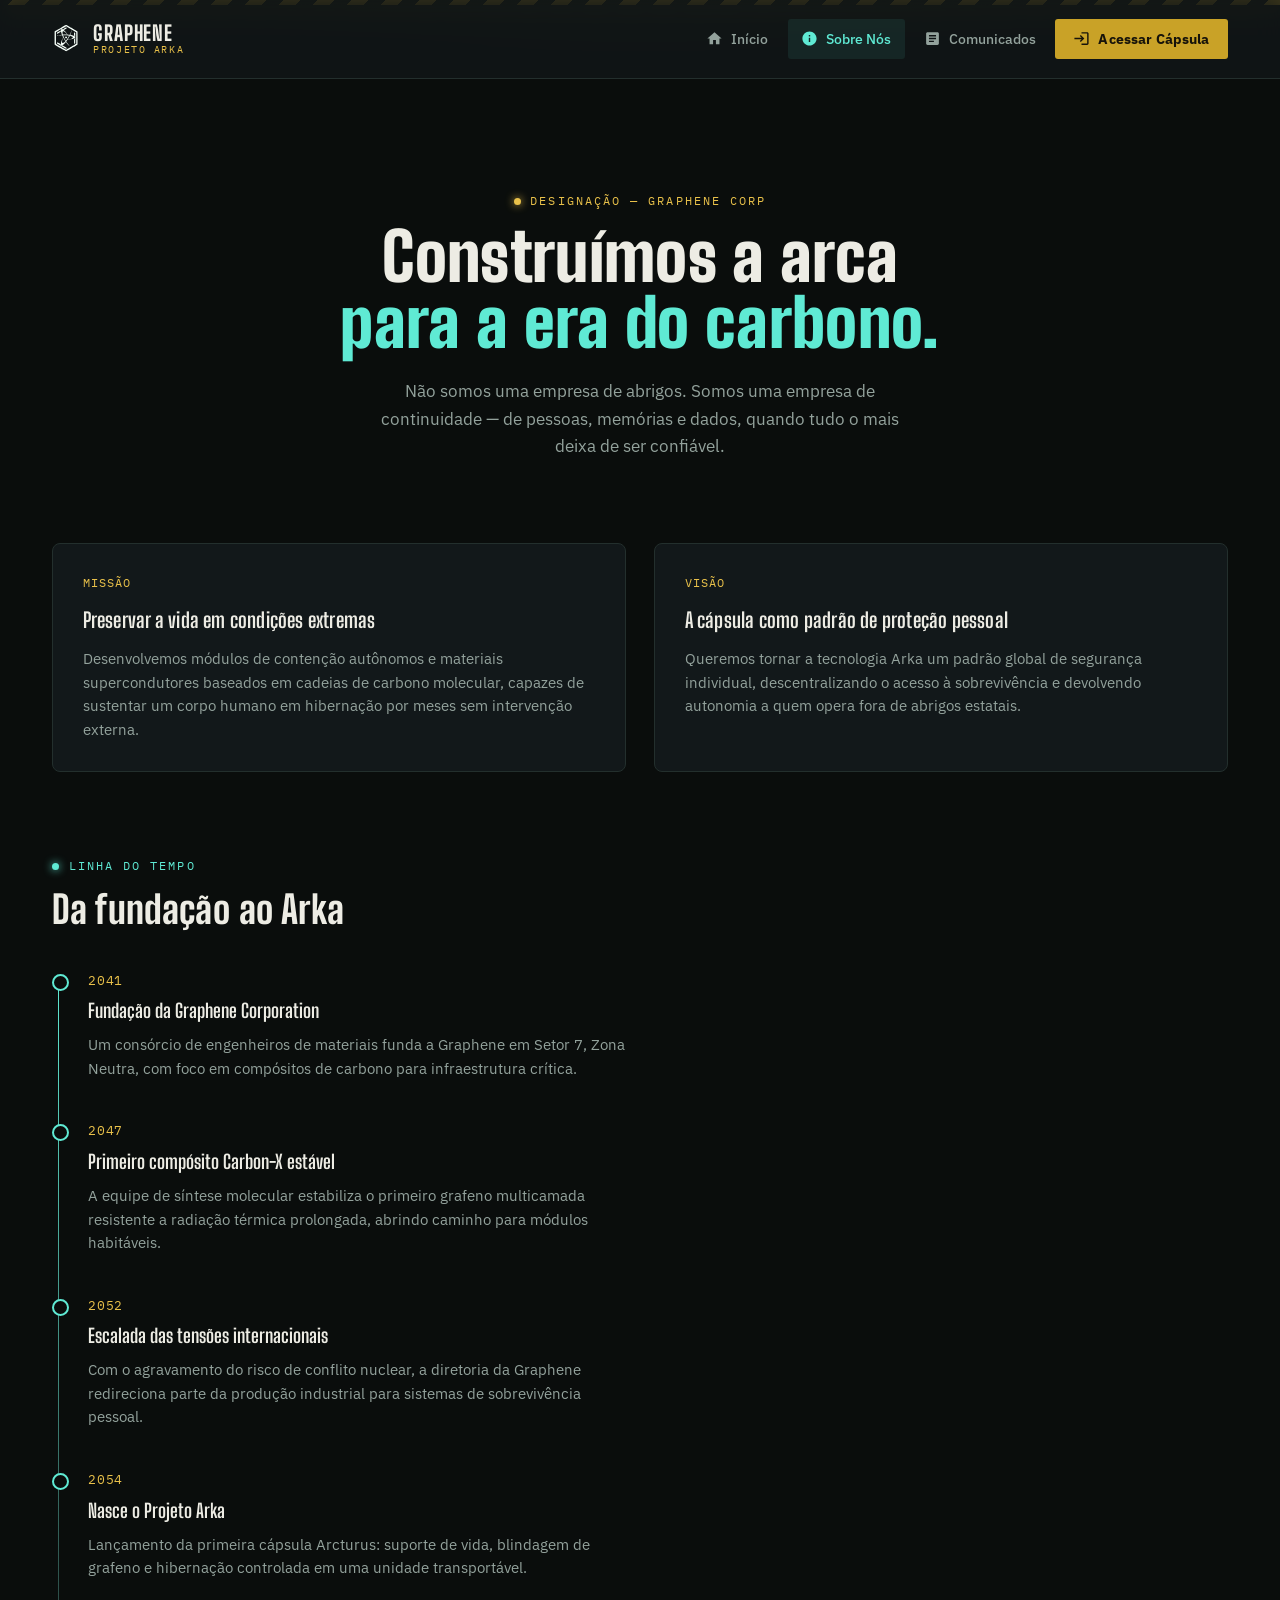
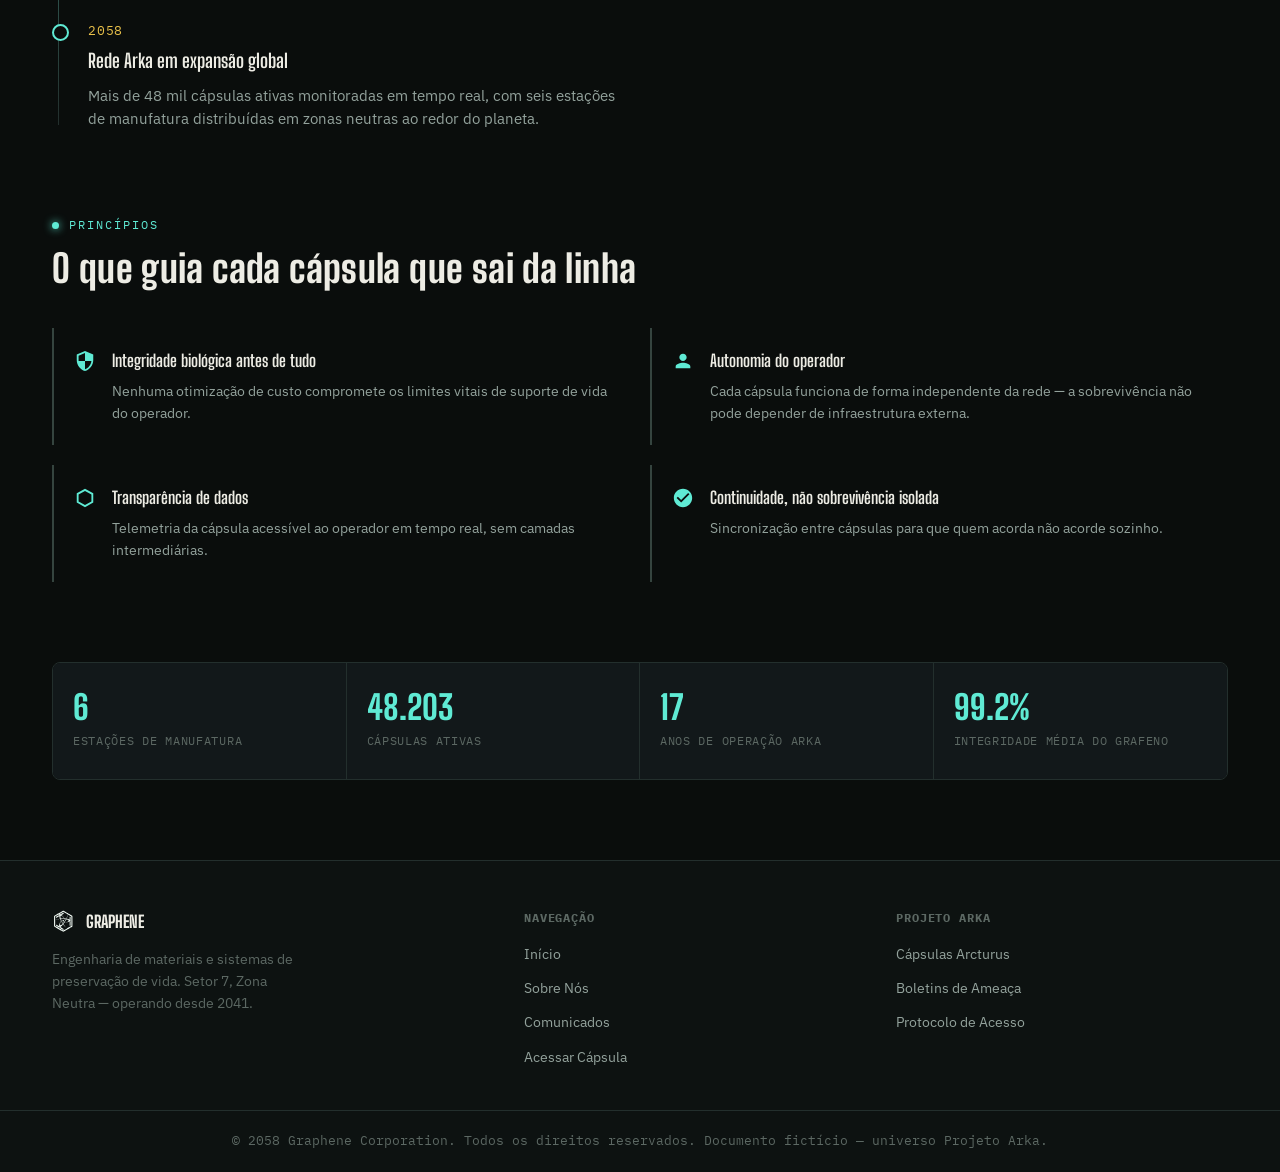
==== commit 2d23323c: "d&d 5e integration" ====
--- a/about.html
+++ b/about.html
@@ -44,9 +44,6 @@
     </div>
   </header>
   <div class="hazard-strip" aria-hidden="true"></div>
-  <div class="status-ticker">
-    <div class="ticker-track" id="tickerTrack"></div>
-  </div>
 
   <main class="main-content">
 
--- a/css/main.css
+++ b/css/main.css
@@ -243,54 +243,11 @@
 .nav-toggle[aria-expanded="true"] span:nth-child(3) { transform: translateY(-7px) rotate(-45deg); }
 
 /* ==========================================================================
-   Ticker (barra de status)
-   ========================================================================== */
-
-.status-ticker {
-  position: fixed;
-  top: var(--header-h);
-  left: 0; right: 0;
-  z-index: 999;
-  background: var(--bg-alt);
-  border-bottom: 1px solid var(--line);
-  overflow: hidden;
-  white-space: nowrap;
-}
-
-.ticker-track {
-  display: inline-flex;
-  align-items: center;
-  padding: 0.5rem 0;
-  animation: ticker-scroll 42s linear infinite;
-}
-
-.status-ticker:hover .ticker-track { animation-play-state: paused; }
-
-.ticker-item {
-  display: inline-flex;
-  align-items: center;
-  gap: 0.6rem;
-  font-family: var(--font-mono);
-  font-size: 0.76rem;
-  color: var(--text-dim);
-  padding: 0 1.5rem;
-  border-right: 1px solid var(--line);
-}
-
-.ticker-item strong { color: var(--phosphor); font-weight: 600; }
-.ticker-item.is-alert strong { color: var(--danger); }
-
-@keyframes ticker-scroll {
-  from { transform: translateX(0); }
-  to { transform: translateX(-50%); }
-}
-
-/* ==========================================================================
    Layout base
    ========================================================================== */
 
 main.main-content {
-  margin-top: calc(var(--header-h) + 38px);
+  margin-top: var(--header-h);
   flex: 1;
   width: 100%;
 }
@@ -336,9 +293,74 @@
   max-width: var(--container);
   margin: 0 auto;
   display: grid;
-  grid-template-columns: 1.15fr 0.85fr;
+  grid-template-columns: 1fr 1.15fr;
   gap: 3rem;
-  align-items: center;
+  align-items: stretch;
+  overflow: hidden;
+}
+
+.hero-copy {
+  display: flex;
+  flex-direction: column;
+  justify-content: center;
+}
+
+.hero-callout {
+  display: inline-block;
+  background: linear-gradient(135deg, var(--phosphor), #45d1b8);
+  color: #06120f;
+  padding: 1.5rem 2rem;
+  border-radius: var(--radius-m);
+  margin-bottom: 1.75rem;
+  box-shadow: 0 18px 40px rgba(95, 234, 212, 0.16);
+}
+
+.eyebrow-dark {
+  display: inline-flex;
+  align-items: center;
+  gap: 0.6rem;
+  font-family: var(--font-mono);
+  font-size: 0.68rem;
+  letter-spacing: 0.16em;
+  text-transform: uppercase;
+  color: rgba(6, 18, 15, 0.65);
+  margin-bottom: 0.7rem;
+}
+
+.eyebrow-dark::before {
+  content: '';
+  width: 6px; height: 6px;
+  border-radius: 50%;
+  background: #06120f;
+  flex-shrink: 0;
+}
+
+.hero-callout .hero-title { color: #06120f; margin-bottom: 0; }
+.hero-callout .hero-title em {
+  font-style: normal;
+  color: inherit;
+  text-decoration: underline;
+  text-decoration-color: rgba(6, 18, 15, 0.35);
+  text-underline-offset: 6px;
+}
+
+.hero-more-link {
+  display: inline-flex;
+  align-items: center;
+  gap: 0.4rem;
+  margin-top: 1.1rem;
+  font-family: var(--font-mono);
+  font-size: 0.78rem;
+  letter-spacing: 0.06em;
+  color: var(--phosphor);
+}
+.hero-more-link:hover { color: var(--brass-bright); }
+
+.hero-spectrum {
+  position: absolute;
+  left: 0; right: 0; bottom: 0;
+  height: 5px;
+  background: linear-gradient(90deg, var(--phosphor), var(--brass-bright), var(--danger));
 }
 
 .hero-title {
@@ -394,19 +416,7 @@
 
 .btn-primary:hover { background: var(--brass-bright); transform: translateY(-1px); }
 
-/* --- Cápsula (elemento assinatura) --- */
-
-.capsule-vital {
-  position: relative;
-  aspect-ratio: 1 / 1.25;
-  max-width: 340px;
-  margin: 0 auto;
-  display: flex;
-  align-items: center;
-  justify-content: center;
-}
-
-.capsule-vital svg { width: 100%; height: 100%; }
+/* --- Cápsula (elemento assinatura, reutilizado em vários pontos) --- */
 
 .capsule-shell {
   fill: rgba(23, 31, 33, 0.9);
@@ -474,6 +484,71 @@
 .capsule-readout .rv { font-size: 0.95rem; color: var(--phosphor); font-weight: 600; }
 
 /* ==========================================================================
+   Colmeia de octógonos (visual assinatura do hero)
+   ========================================================================== */
+
+.octo-grid {
+  --octo-clip: polygon(29% 0%, 71% 0%, 100% 29%, 100% 71%, 71% 100%, 29% 100%, 0% 71%, 0% 29%);
+  display: grid;
+  grid-template-columns: repeat(6, 1fr);
+  grid-template-rows: repeat(6, 1fr);
+  gap: 12px;
+  width: 100%;
+  height: 100%;
+  margin-right: -2rem;
+}
+
+.octo-cell {
+  position: relative;
+  clip-path: var(--octo-clip);
+  background: linear-gradient(155deg, var(--panel-raised), var(--panel));
+  border: 1px solid var(--line-strong);
+  display: flex;
+  align-items: center;
+  justify-content: center;
+  overflow: hidden;
+}
+
+.octo-cell--hero { grid-column: 1 / 5; grid-row: 1 / 5; }
+.octo-cell--b { grid-column: 5 / 7; grid-row: 1 / 4; }
+.octo-cell--c { grid-column: 5 / 7; grid-row: 4 / 7; }
+.octo-cell--d { grid-column: 1 / 3; grid-row: 5 / 7; }
+.octo-cell--e { grid-column: 3 / 5; grid-row: 5 / 7; }
+
+.octo-cell--hero { padding: 8%; }
+.octo-cell--hero svg { width: 100%; height: 100%; }
+
+.octo-cell-icon { width: 42%; height: 42%; }
+.octo-cell-icon .oc-line { fill: none; stroke: var(--phosphor); stroke-width: 1.4; opacity: 0.85; }
+.octo-cell-icon .oc-line-dim { fill: none; stroke: var(--text-faint); stroke-width: 1; opacity: 0.6; }
+.octo-cell-icon .oc-dot { fill: var(--brass-bright); }
+.octo-cell--c .octo-cell-icon .oc-line { stroke: var(--brass-bright); }
+
+.octo-caption {
+  position: absolute;
+  left: 0; right: 0; bottom: 0;
+  padding: 0.4rem 0.5rem 0.5rem;
+  font-family: var(--font-mono);
+  font-size: 0.58rem;
+  letter-spacing: 0.08em;
+  text-transform: uppercase;
+  text-align: center;
+  color: var(--text-faint);
+  background: linear-gradient(0deg, rgba(7,12,11,0.75), transparent);
+}
+
+.octo-cell--hero .capsule-readout {
+  position: absolute;
+  bottom: 15%;
+  left: 50%;
+  transform: translateX(-50%);
+  padding: 0.3rem 0.6rem;
+  white-space: nowrap;
+}
+.octo-cell--hero .capsule-readout .rl { font-size: 0.5rem; white-space: nowrap; }
+.octo-cell--hero .capsule-readout .rv { font-size: 0.72rem; white-space: nowrap; }
+
+/* ==========================================================================
    Grids & cards
    ========================================================================== */
 
@@ -520,12 +595,14 @@
   border-radius: var(--radius-l);
   padding: 2.75rem;
   display: grid;
-  grid-template-columns: 1.2fr 1fr;
-  gap: 2.5rem;
+  grid-template-columns: 0.95fr 1.15fr;
+  gap: 2.75rem;
   align-items: center;
   position: relative;
   overflow: hidden;
 }
+
+.card-feature-actions { display: flex; gap: 0.85rem; flex-wrap: wrap; margin-top: 0.5rem; }
 
 .card-feature::before {
   content: '';
@@ -554,17 +631,48 @@
 .badge.is-brass { background: rgba(201, 162, 39, 0.14); color: var(--brass-bright); }
 .badge.is-danger { background: var(--danger-dim); color: var(--danger); }
 
-.feature-visual {
-  background: rgba(7, 12, 11, 0.55);
-  border: 1px dashed var(--line-strong);
+/* --- Bloco convite: "Uma cápsula vazia. À espera de você." --- */
+
+.card-invite {
+  grid-template-columns: 0.85fr 1.25fr;
+  background: linear-gradient(155deg, #234039, #16241f);
+  border: 1px solid rgba(95, 234, 212, 0.4);
+  box-shadow: 0 0 0 1px rgba(95, 234, 212, 0.1), 0 0 60px rgba(95, 234, 212, 0.16), 0 0 120px rgba(201, 162, 39, 0.08);
+  animation: invite-pulse 5s ease-in-out infinite;
+}
+
+@keyframes invite-pulse {
+  0%, 100% { box-shadow: 0 0 0 1px rgba(95, 234, 212, 0.1), 0 0 60px rgba(95, 234, 212, 0.16), 0 0 120px rgba(201, 162, 39, 0.08); }
+  50% { box-shadow: 0 0 0 1px rgba(95, 234, 212, 0.22), 0 0 80px rgba(95, 234, 212, 0.26), 0 0 150px rgba(201, 162, 39, 0.14); }
+}
+
+.invite-title {
+  font-family: var(--font-display);
+  font-size: clamp(1.9rem, 3vw, 2.5rem);
+  font-weight: 800;
+  line-height: 1.02;
+  margin-bottom: 0.9rem;
+}
+
+.invite-title em { font-style: normal; color: var(--phosphor); }
+
+.capsule-invite {
+  position: relative;
   border-radius: var(--radius-m);
-  padding: 2rem;
-  text-align: center;
-}
-
-.feature-visual svg { width: 72px; height: 72px; fill: var(--phosphor); margin: 0 auto 1rem; }
-.feature-visual h4 { font-family: var(--font-display); font-size: 1.1rem; font-weight: 700; }
-.feature-visual p { font-size: 0.82rem; color: var(--text-faint); margin-top: 0.3rem; }
+  overflow: hidden;
+  aspect-ratio: 4 / 4.6;
+  background: #0c1917;
+}
+
+.capsule-invite svg { width: 100%; height: 100%; display: block; }
+
+.ci-wall-outer { fill: #0c1917; }
+.ci-wall { fill: none; stroke: var(--line-strong); stroke-width: 1.5; opacity: 0.55; }
+.ci-wall--inner { stroke: var(--phosphor); opacity: 0.4; }
+.ci-seam { stroke: var(--line-strong); stroke-width: 1; stroke-dasharray: 2 6; opacity: 0.4; }
+
+.ci-readout { bottom: 6%; }
+.ci-readout .rv { color: var(--brass-bright); }
 
 /* ==========================================================================
    Timeline (Sobre Nós)
@@ -649,12 +757,38 @@
    ========================================================================== */
 
 .auth-shell {
-  min-height: calc(100vh - var(--header-h) - 38px - 200px);
+  min-height: calc(100vh - var(--header-h) - 200px);
   display: flex;
   align-items: center;
   justify-content: center;
   padding: 3rem 1.5rem;
 }
+
+.auth-mode-toggle {
+  display: flex;
+  gap: 0.4rem;
+  background: var(--bg);
+  border: 1px solid var(--line-strong);
+  border-radius: var(--radius-s);
+  padding: 0.3rem;
+  margin-bottom: 1.75rem;
+}
+
+.auth-mode-btn {
+  flex: 1;
+  padding: 0.6rem 0.5rem;
+  font-family: var(--font-mono);
+  font-size: 0.78rem;
+  letter-spacing: 0.03em;
+  color: var(--text-faint);
+  border-radius: var(--radius-s);
+  transition: background 0.2s ease, color 0.2s ease;
+}
+
+.auth-mode-btn.active { background: var(--phosphor-dim); color: var(--phosphor); }
+
+.auth-mode-panel { display: none; }
+.auth-mode-panel.active { display: block; }
 
 .auth-panel {
   width: 100%;
@@ -781,17 +915,6 @@
 }
 .btn-guest:hover { border-color: var(--phosphor); color: var(--text); }
 
-.demo-chips { display: flex; flex-wrap: wrap; gap: 0.5rem; margin-top: 1.5rem; }
-.demo-chip {
-  font-family: var(--font-mono);
-  font-size: 0.72rem;
-  padding: 0.4rem 0.7rem;
-  border: 1px solid var(--line);
-  border-radius: 20px;
-  color: var(--text-faint);
-  transition: border-color 0.2s ease, color 0.2s ease;
-}
-.demo-chip:hover { border-color: var(--brass-bright); color: var(--brass-bright); }
 .demo-note { font-size: 0.72rem; color: var(--text-faint); margin-top: 0.75rem; text-align: center; }
 
 /* ==========================================================================
@@ -830,10 +953,17 @@
   to { opacity: 1; transform: translateY(0); }
 }
 
+.capsule-greeting-title {
+  font-family: var(--font-display);
+  font-size: clamp(1.6rem, 2.6vw, 2.1rem);
+  font-weight: 800;
+}
+.capsule-greeting-sub { color: var(--text-dim); margin-top: 0.35rem; font-size: 0.95rem; }
+
 .status-hero {
   display: grid;
-  grid-template-columns: 300px 1fr;
-  gap: 2.5rem;
+  grid-template-columns: 1fr 320px;
+  gap: 2.75rem;
   background: linear-gradient(155deg, var(--panel-raised), var(--panel));
   border-radius: var(--radius-l);
   padding: 2.5rem;
@@ -842,13 +972,43 @@
   align-items: center;
 }
 
+.status-block { margin-top: 1.75rem; }
+.status-block-title {
+  font-family: var(--font-mono);
+  font-size: 0.72rem;
+  letter-spacing: 0.1em;
+  text-transform: uppercase;
+  color: var(--text-faint);
+  margin-bottom: 0.75rem;
+}
+
+.status-visual {
+  position: relative;
+  display: flex;
+  align-items: center;
+  justify-content: center;
+}
+
+.status-visual svg { width: 100%; max-width: 240px; }
+
 .status-ring-holder {
+  position: absolute;
+  right: -8px;
+  bottom: -8px;
+  width: 96px;
+  height: 96px;
+  border-radius: 50%;
+  background: var(--panel-glass);
+  border: 1px solid var(--line-strong);
+  backdrop-filter: blur(6px);
+  -webkit-backdrop-filter: blur(6px);
   display: flex;
   align-items: center;
   justify-content: center;
-}
-
-.status-ring-holder svg { width: 100%; max-width: 220px; }
+  padding: 6px;
+}
+
+.status-ring-holder svg { width: 100%; max-width: none; }
 
 .status-ring-bg { fill: none; stroke: var(--line); stroke-width: 6; }
 .status-ring-fg {
@@ -861,10 +1021,11 @@
   transition: stroke-dashoffset 0.6s ease, stroke 0.3s ease;
 }
 
-.status-ring-text { font-family: var(--font-display); font-size: 1.6rem; font-weight: 800; fill: var(--text); }
-.status-ring-sub { font-family: var(--font-mono); font-size: 0.55rem; fill: var(--text-faint); letter-spacing: 0.08em; }
+.status-ring-text { font-family: var(--font-display); font-size: 1.15rem; font-weight: 800; fill: var(--text); }
+.status-ring-sub { font-family: var(--font-mono); font-size: 0.42rem; fill: var(--text-faint); letter-spacing: 0.06em; }
 
 .spec-grid { display: grid; grid-template-columns: repeat(3, 1fr); gap: 1rem; margin-top: 1.75rem; }
+.spec-grid--split { grid-template-columns: 1fr 1fr; }
 .spec-box { background: rgba(7, 12, 11, 0.5); padding: 1rem 1.1rem; border-radius: var(--radius-s); border: 1px solid var(--line); }
 .spec-label { font-family: var(--font-mono); font-size: 0.7rem; color: var(--text-faint); text-transform: uppercase; letter-spacing: 0.05em; display: block; }
 .spec-value { font-size: 1.15rem; font-weight: 700; color: var(--text); margin-top: 0.3rem; display: block; font-family: var(--font-display); }
@@ -884,25 +1045,6 @@
 .meter { width: 140px; height: 6px; background: var(--line); border-radius: 4px; overflow: hidden; }
 .meter-fill { height: 100%; background: var(--phosphor); border-radius: 4px; }
 
-.id-card {
-  background: var(--panel-raised);
-  border: 1px solid var(--line-strong);
-  border-radius: var(--radius-l);
-  padding: 2rem;
-  position: relative;
-  overflow: hidden;
-}
-
-.id-card::after {
-  content: '';
-  position: absolute;
-  top: 0; bottom: 0; right: 0;
-  width: 10px;
-  background: repeating-linear-gradient(180deg, var(--brass) 0 10px, transparent 10px 20px);
-  opacity: 0.7;
-}
-
-.id-head { display: flex; align-items: center; gap: 1rem; margin-bottom: 1.75rem; }
 .id-avatar {
   width: 56px; height: 56px;
   border-radius: 50%;
@@ -915,8 +1057,6 @@
   border: 1px solid var(--phosphor);
   flex-shrink: 0;
 }
-.id-head h3 { font-family: var(--font-display); font-size: 1.3rem; }
-.id-head span { font-family: var(--font-mono); font-size: 0.78rem; color: var(--text-faint); }
 
 .btn-logout {
   background: var(--danger-dim);
@@ -932,6 +1072,139 @@
   transition: background 0.2s ease;
 }
 .btn-logout:hover { background: rgba(220, 53, 69, 0.32); }
+
+/* ==========================================================================
+   Ficha do Operador — sheet editável (inspirada em RPG de mesa)
+   ========================================================================== */
+
+.sheet-card {
+  background: var(--panel-raised);
+  border: 1px solid var(--line-strong);
+  border-radius: var(--radius-l);
+  padding: 2rem;
+}
+
+.sheet-header { display: flex; align-items: center; gap: 1.1rem; margin-bottom: 1.5rem; }
+.sheet-header-fields { flex: 1; min-width: 0; }
+.sheet-header-fields .field { margin-bottom: 0.4rem; }
+.sheet-header-fields input { font-family: var(--font-display); font-size: 1.25rem; font-weight: 800; }
+.sheet-header-meta { display: flex; gap: 1rem; font-family: var(--font-mono); font-size: 0.78rem; color: var(--text-faint); }
+
+.sheet-save-bar {
+  display: flex;
+  align-items: center;
+  gap: 1rem;
+  flex-wrap: wrap;
+  padding: 1rem 0;
+  margin-bottom: 1.5rem;
+  border-top: 1px solid var(--line);
+  border-bottom: 1px solid var(--line);
+}
+.sheet-save-msg {
+  font-family: var(--font-mono);
+  font-size: 0.8rem;
+  color: var(--phosphor);
+  opacity: 0;
+  transition: opacity 0.3s ease;
+}
+.sheet-save-msg.is-visible { opacity: 1; }
+
+.sheet-section { margin-bottom: 2.25rem; }
+.sheet-section .status-block-title { margin-bottom: 1rem; }
+.sheet-hint { font-family: var(--font-mono); font-size: 0.7rem; color: var(--text-faint); text-transform: none; letter-spacing: 0; margin-left: 0.5rem; }
+p.sheet-hint { margin-top: 0.75rem; font-size: 0.78rem; }
+
+.sheet-grid { display: grid; gap: 1rem; margin-bottom: 1rem; }
+.sheet-grid--4 { grid-template-columns: repeat(4, 1fr); }
+.sheet-grid--2 { grid-template-columns: repeat(2, 1fr); }
+
+.field select,
+.field textarea,
+.sheet-input,
+.sheet-select,
+.sheet-textarea {
+  width: 100%;
+  padding: 0.7rem 0.85rem;
+  background: var(--bg);
+  border: 1px solid var(--line-strong);
+  border-radius: var(--radius-s);
+  color: var(--text);
+  font-size: 0.92rem;
+  font-family: var(--font-mono);
+  transition: border-color 0.2s ease, box-shadow 0.2s ease;
+}
+.sheet-textarea { font-family: var(--font-body); line-height: 1.6; resize: vertical; }
+.sheet-select { cursor: pointer; }
+.field select:focus,
+.field textarea:focus,
+.sheet-input:focus,
+.sheet-select:focus,
+.sheet-textarea:focus {
+  border-color: var(--phosphor);
+  box-shadow: 0 0 0 3px var(--phosphor-dim);
+  outline: none;
+}
+.sheet-input:disabled { opacity: 0.55; cursor: not-allowed; }
+
+.attr-grid { display: grid; grid-template-columns: repeat(6, 1fr); gap: 0.9rem; }
+.attr-box {
+  clip-path: polygon(18% 0%, 82% 0%, 100% 22%, 100% 78%, 82% 100%, 18% 100%, 0% 78%, 0% 22%);
+  background: var(--panel);
+  border: 1px solid var(--line-strong);
+  padding: 1.1rem 0.4rem 0.9rem;
+  text-align: center;
+}
+.attr-box label {
+  display: block;
+  font-family: var(--font-mono);
+  font-size: 0.65rem;
+  letter-spacing: 0.06em;
+  text-transform: uppercase;
+  color: var(--text-faint);
+  margin-bottom: 0.4rem;
+}
+.attr-box input {
+  width: 100%;
+  background: transparent;
+  border: none;
+  text-align: center;
+  font-family: var(--font-display);
+  font-size: 1.7rem;
+  font-weight: 800;
+  color: var(--text);
+}
+.attr-box input:focus { outline: none; color: var(--phosphor); }
+.attr-mod { display: block; font-family: var(--font-mono); font-size: 0.82rem; color: var(--phosphor); margin-top: 0.2rem; }
+
+.skills-list { display: flex; flex-direction: column; gap: 0.5rem; }
+.skill-row {
+  display: flex;
+  align-items: center;
+  justify-content: space-between;
+  padding: 0.65rem 0.9rem;
+  background: var(--panel);
+  border: 1px solid var(--line);
+  border-radius: var(--radius-s);
+  cursor: pointer;
+}
+.skill-row-main { display: flex; align-items: center; gap: 0.65rem; font-size: 0.9rem; color: var(--text-dim); }
+.skill-row-main small { color: var(--text-faint); }
+.skill-row input[type="checkbox"] { width: 16px; height: 16px; accent-color: var(--phosphor); }
+.skill-bonus { font-family: var(--font-mono); color: var(--phosphor); font-weight: 700; }
+
+.equip-list { display: flex; flex-direction: column; gap: 0.6rem; margin-bottom: 0.85rem; }
+.equip-row { display: grid; grid-template-columns: 1fr 1.4fr auto; gap: 0.6rem; align-items: center; }
+.equip-remove {
+  width: 38px; height: 38px;
+  border: 1px solid var(--line-strong);
+  border-radius: var(--radius-s);
+  color: var(--text-faint);
+  font-size: 1.2rem;
+  line-height: 1;
+  flex-shrink: 0;
+  transition: border-color 0.2s ease, color 0.2s ease;
+}
+.equip-remove:hover { border-color: var(--danger); color: var(--danger); }
 
 /* ==========================================================================
    Notícias
@@ -1084,15 +1357,23 @@
   .hero { grid-template-columns: 1fr; text-align: center; padding-top: 3.5rem; }
   .hero-actions { justify-content: center; }
   .hero-subtitle { margin-left: auto; margin-right: auto; }
-  .capsule-vital { order: -1; max-width: 240px; }
+  .hero-callout { display: block; margin-left: auto; margin-right: auto; }
+  .hero-more-link { justify-content: center; }
+  .octo-grid { order: -1; width: 100%; height: auto; aspect-ratio: 1 / 1; max-width: 300px; margin: 0 auto 2rem; }
   .grid-2, .grid-3, .grid-4 { grid-template-columns: 1fr; }
   .card-feature { grid-template-columns: 1fr; padding: 1.75rem; }
+  .capsule-invite { max-width: 340px; margin: 0 auto; aspect-ratio: 1 / 1; }
   .status-hero { grid-template-columns: 1fr; text-align: center; }
-  .spec-grid { grid-template-columns: 1fr 1fr; }
+  .status-visual { max-width: 260px; margin: 0 auto 0.5rem; }
+  .spec-grid, .spec-grid--split { grid-template-columns: 1fr 1fr; }
   .facility-strip { grid-template-columns: 1fr 1fr; }
   .facility-stat { border-bottom: 1px solid var(--line); }
   .values-grid { grid-template-columns: 1fr; }
   .footer-inner { grid-template-columns: 1fr; }
+  .attr-grid { grid-template-columns: repeat(3, 1fr); }
+  .sheet-grid--4 { grid-template-columns: repeat(2, 1fr); }
+  .sheet-header { flex-direction: column; text-align: center; }
+  .sheet-header-meta { justify-content: center; }
 }
 
 @media (max-width: 780px) {
@@ -1118,8 +1399,17 @@
   .header-inner { padding: 0 1.25rem; }
   .section { padding: 3.5rem 1.25rem; }
   .hero { padding: 3rem 1.25rem 3rem; }
-  .spec-grid { grid-template-columns: 1fr; }
+  .octo-grid { max-width: 240px; gap: 8px; }
+  .octo-caption { display: none; }
+  .octo-cell--hero .capsule-readout { padding: 0.22rem 0.45rem; }
+  .octo-cell--hero .capsule-readout .rl { font-size: 0.42rem; }
+  .octo-cell--hero .capsule-readout .rv { font-size: 0.62rem; }
+  .spec-grid, .spec-grid--split { grid-template-columns: 1fr; }
   .facility-strip { grid-template-columns: 1fr; }
   .facility-stat { border-right: none; }
   .article-facts dl { grid-template-columns: 1fr; }
-}
+  .attr-grid { grid-template-columns: repeat(2, 1fr); }
+  .sheet-grid--4, .sheet-grid--2 { grid-template-columns: 1fr; }
+  .equip-row { grid-template-columns: 1fr; }
+  .sheet-card { padding: 1.5rem 1.25rem; }
+}
